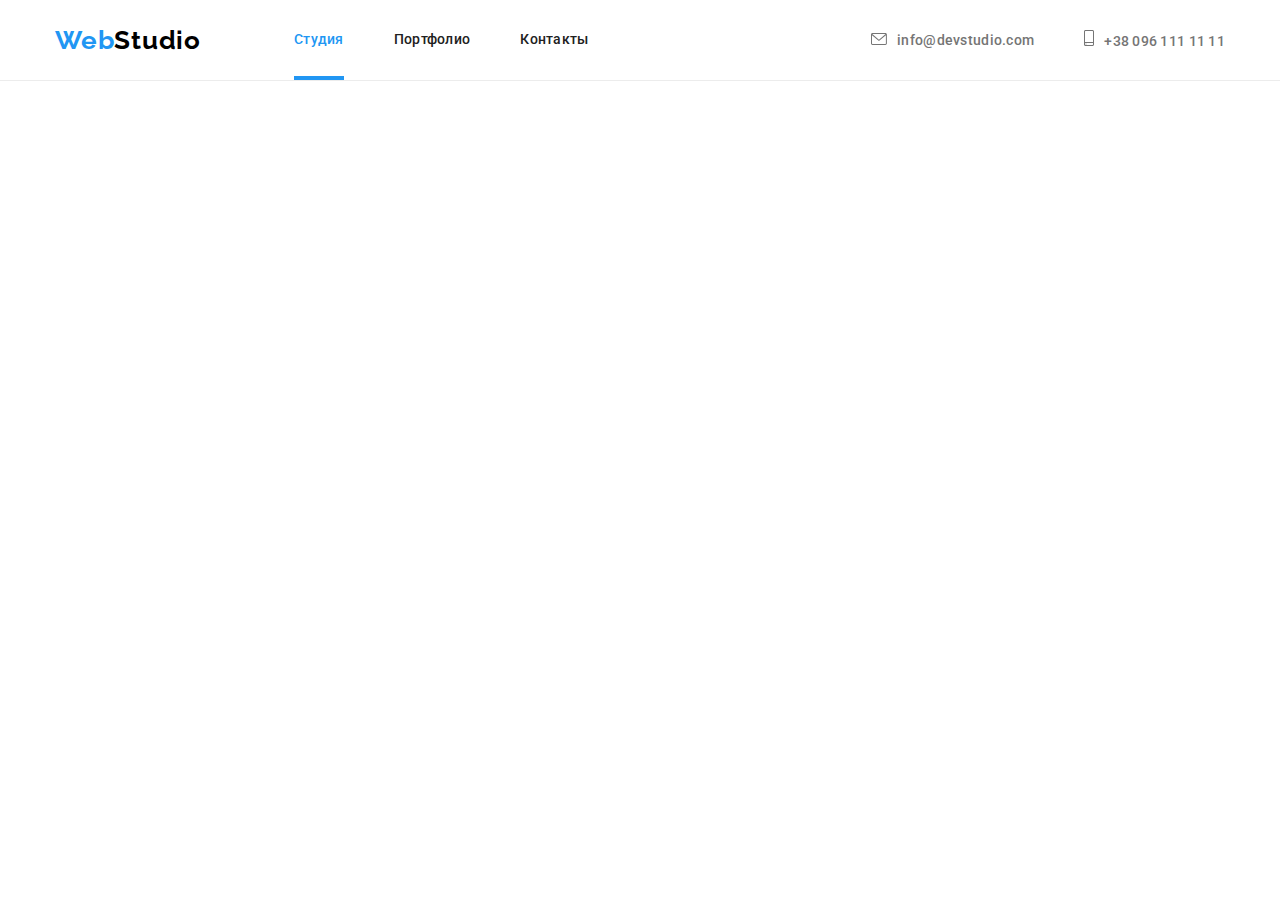
==== index.html @ be0c29cf "header" ====
<!DOCTYPE html>
<html lang="ru">

<head>
    <meta charset="UTF-8">
    <meta http-equiv="X-UA-Compatible" content="IE=edge">
    <meta name="viewport" content="width=device-width, initial-scale=1.0">
    <title>Document</title>
    <link rel="preconnect" href="https://fonts.googleapis.com">
    <link rel="preconnect" href="https://fonts.gstatic.com" crossorigin>
    <link
        href="https://fonts.googleapis.com/css2?family=Raleway:wght@700&family=Roboto:wght@400;500;700;900&display=swap"
        rel="stylesheet">
    <link rel="stylesheet" href="https://cdn.jsdelivr.net/npm/modern-normalize@1.1.0/modern-normalize.min.css">
    <link rel="stylesheet" href="./css/main.css">
</head>

<body>
    <!--HEADER-->
    <header class="head">
        <div class="container">
            <div class="head-box">
                <a class="logo list" href="./" lang="en">Web<span class="logo__studio">Studio</span></a>
                <button type="button" class="burger-btn" data-menu-open>
                    <svg class="burger-btn__icon" width="24" height="16">
                        <use href="./images/sprite.svg#icon-menu_burger"></use>
                    </svg>
                </button>
                <!--NAVI-->


                <nav class="navigation">
                    <ul class="menu">
                        <li class="navigation__item link"><a
                                class="navigation__menu-link navigation__menu-link_activ list"
                                href="./index.html">Студия </a></li>

                        <li class="navigation__item link"> <a class="navigation__menu-link list"
                                href="./portfolio.html">Портфолио</a></li>
                        <li class="navigation__item link"><a class="navigation__menu-link list" href="">Контакты</a>
                        </li>
                    </ul>
                </nav>

                <ul class="contact">

                    <li class="contact__item link">

                        <a class="contact__mailto list" href="mailto:info@devstudio.com"><svg class="contact__icon"
                                width="16" height="12">
                                <use href="./images/sprite.svg#icon-envelope"></use>
                            </svg>info@devstudio.com</a>
                    </li>
                    <li class="contact__item link">

                        <a class="contact__tel list" href="tel:+380961111111"><svg class="contact__icon" width="10"
                                height="16">
                                <use href="./images/sprite.svg#icon-smartphone"></use>
                            </svg>+38 096 111 11 11</a>
                    </li>
                </ul>


            </div>
        </div>
        <div class="menu-mob" data-menu>
            <button type="button" class="close-mob-btn" data-menu-close>
                <svg class="close-mob-btn__icon" width="18.67" height="18.67">
                    <use href="./images/sprite.svg#icon-close-black"></use>
                </svg>
            </button>

            <ul class="menu-mob__menu">
                <li class="menu-mob__item link">
                    <a href="./index.html" class="menu-mob__link menu-mob__link_activ list">Студия</a>
                </li>
                <li class="menu-mob__item link">
                    <a href="./portfolio.html" class="menu-mob__link list">Портфолио</a>
                </li>
                <li class="menu-mob__item link">
                    <a href="#" class="menu-mob__link list">Контакты</a>
                </li>

            </ul>

            <ul class="menu-mob__contacts">
                <li class="menu-mob__item-contacts link">
                    <a href="tel:+380961111111" class="menu-mob__tel list">+38 096 111 11 11</a>
                </li>
                <li class="menu-mob__item-contacts link">
                    <a href="mailto:info@devstudio.com" class="menu-mob__mailto list">info@devstudio.com</a>
                </li>
            </ul>
            <ul class="menu-mob__social">
                <li class="menu-mob__social-item link">
                    <a href="" class="menu-mob__social-link list">Instagram</a>


                </li>
                <li class="menu-mob__social-item link">
                    <a href="" class="menu-mob__social-link list">Twitter</a>


                </li>
                <li class="menu-mob__social-item link">
                    <a href="" class="menu-mob__social-link list">Facebook</a>


                </li>
                <li class="menu-mob__social-item link">
                    <a href="" class="menu-mob__social-link list">LinkedIn</a>


                </li>
            </ul>
        </div>
    </header>
    <!-- <main> -->
    <!--HERO-->
    <!-- <section class="hero">
            <div class="container">

                <h1 class="hero-title">эффективные решения<br> для вашего бизнеса </h1>
                <button type="button" data-modal-open class="modal-btn">Заказать услугу</button>

            </div>
        </section> -->
    <!--Почему мы-->
    <!-- <section class="advantages section">
            <div class="container">
                <h3 class="visually-hidden">наши особенности</h3>
                <ul class="advantages-icon link">
                    <li class="advantages-icon-field">
                        <svg class="advantages-icon-pic">
                            <use href="./images/sprite.svg#icon-antenna">
                            </use>
                        </svg>
                    </li>
                    <li class="advantages-icon-field">
                        <svg class="advantages-icon-pic">
                            <use href="./images/sprite.svg#icon-clock">
                            </use>
                        </svg>
                    </li>
                    <li class="advantages-icon-field">
                        <svg class="advantages-icon-pic">
                            <use href="./images/sprite.svg#icon-diagram">
                            </use>
                        </svg>

                    </li>
                    <li class="advantages-icon-field">
                        <svg class="advantages-icon-pic">
                            <use href="./images/sprite.svg#icon-astronaut">
                            </use>
                        </svg>
                    </li>
                </ul>
                <ul class="advantages-list link">
                    <li class="advantages-block">
                        <h4 class="advantages-list-title">внимание к деталям</h4>
                        <p class="advantages-text">Идейные соображения, а также начало повседневной работы по
                            формированию позиции.
                        </p>
                    </li>
                    <li class="advantages-block">
                        <h4 class="advantages-list-title">Пунктуальность</h4>
                        <p class="advantages-text">Задача организации, в особенности же рамки и место обучения кадров
                            влечет за собой.
                        </p>
                    </li>
                    <li class="advantages-block">
                        <h4 class="advantages-list-title">Планирование</h4>
                        <p class="advantages-text">Равным образом консультация с широким активом в значительной степени
                            обуславливает.
                        </p>
                    </li>
                    <li class="advantages-block">
                        <h4 class="advantages-list-title">Современные технологии</h4>
                        <p class="advantages-text">Значимость этих проблем настолько очевидна, что реализация плановых
                            заданий.
                        </p>
                    </li>
                </ul>
            </div>
        </section> -->
    <!--Чем мы занимаемся, activities-->
    <!-- <section class="skills">
            <div class="container">
                <h2 class="skills__title section-title">Чем мы занимаемся</h2>
                <ul class="skills__list">
                    <li class="skills__img link"><img src="./images/picture/img-1.jpg" width="370" height="294"
                            alt="рабочий стол спланшетом">
                        <p class="skills__overlay skills__overlay_position">Десктопные приложения</p>
                    </li>
                    <li class="skills__img link"><img src="./images/picture/img-2.jpg" width="370" height="294"
                            alt="рабочий стол с ноутбуком">
                        <p class="skills__overlay skills__overlay_position">Мобильные приложения</p>
                    </li>
                    <li class="skills__img link"><img src="./images/picture/img-3.jpg" width="370" height="294"
                            alt="работа с планшетом">
                        <p class="skills__overlay skills__overlay_position">Дизайнерские решения</p>
                    </li>
                </ul>
            </div>
        </section> -->
    <!--наша команда, team-->
    <!-- <section class="team section">
            <div class="container">
                <h2 class="team-title section-title">Наша команда</h2>
                <ul class="team-list link">
                    <li class="team-item"><img class="team-image" src="./images/fotos/foto-1.jpg" width="270"
                            height="260" alt="фото Демьяненко">
                        <div class="team-names-block">

                            <h4 class="team-names">Игорь Демьяненко</h4>
                            <p lang="en" class="team-professions">Product Designer</p>
                            <ul class="team-icon-block link">
                                <li>
                                    <a href="" class="team-link">
                                        <svg class="team-icon">
                                            <use href="./images/sprite.svg#icon-instagram"></use>
                                        </svg>
                                    </a>
                                </li>
                                <li>
                                    <a href="" class="team-link">
                                        <svg class="team-icon">
                                            <use href="./images/sprite.svg#icon-twitter"></use>
                                        </svg>
                                    </a>
                                </li>
                                <li>
                                    <a href="" class="team-link">
                                        <svg class="team-icon">
                                            <use href="./images/sprite.svg#icon-facebook"></use>
                                        </svg>
                                    </a>
                                </li>
                                <li>
                                    <a href="" class="team-link">
                                        <svg class="team-icon">
                                            <use href="./images/sprite.svg#icon-linkedin"></use>
                                        </svg>
                                    </a>
                                </li>
                            </ul>
                        </div>

                    </li>

                    <li class="team-item"><img class="team-image" src="./images/fotos/foto-2.jpg" width="270"
                            height="260" alt="фото Репина">
                        <div class="team-names-block">
                            <h4 class="team-names">Ольга Репина</h4>
                            <p lang="en" class="team-professions">Frontend Developer</p>
                            <ul class="team-icon-block link">
                                <li>
                                    <a href="" class="team-link">
                                        <svg class="team-icon">
                                            <use href="./images/sprite.svg#icon-instagram"></use>
                                        </svg>
                                    </a>
                                </li>
                                <li>
                                    <a href="" class="team-link">
                                        <svg class="team-icon">
                                            <use href="./images/sprite.svg#icon-twitter"></use>
                                        </svg>
                                    </a>
                                </li>
                                <li>
                                    <a href="" class="team-link">
                                        <svg class="team-icon">
                                            <use href="./images/sprite.svg#icon-facebook"></use>
                                        </svg>
                                    </a>
                                </li>
                                <li>
                                    <a href="" class="team-link">
                                        <svg class="team-icon">
                                            <use href="./images/sprite.svg#icon-linkedin"></use>
                                        </svg>
                                    </a>
                                </li>
                            </ul>
                        </div>
                    </li>
                    <li class="team-item"><img class="team-image" src="./images/fotos/foto-3.jpg" width="270"
                            height="260" alt="фото Тарасова">
                        <div class="team-names-block">
                            <h4 class="team-names">Николай Тарасов</h4>
                            <p lang="en" class="team-professions">Marketing</p>
                            <ul class="team-icon-block link">
                                <li>
                                    <a href="" class="team-link">
                                        <svg class="team-icon">
                                            <use href="./images/sprite.svg#icon-instagram"></use>
                                        </svg>
                                    </a>
                                </li>
                                <li>
                                    <a href="" class="team-link">
                                        <svg class="team-icon">
                                            <use href="./images/sprite.svg#icon-twitter"></use>
                                        </svg>
                                    </a>
                                </li>
                                <li>
                                    <a href="" class="team-link">
                                        <svg class="team-icon">
                                            <use href="./images/sprite.svg#icon-facebook"></use>
                                        </svg>
                                    </a>
                                </li>
                                <li>
                                    <a href="" class="team-link">
                                        <svg class="team-icon">
                                            <use href="./images/sprite.svg#icon-linkedin"></use>
                                        </svg>
                                    </a>
                                </li>
                            </ul>
                        </div>
                    </li>
                    <li class="team-item"><img class="team-image" src="./images/fotos/foto-4.jpg" width="270"
                            height="260" alt="фото Ермаков">
                        <div class="team-names-block">
                            <h4 class="team-names">Михаил Ермаков</h4>
                            <p lang="en" class="team-professions">UI Designer</p>
                            <ul class="team-icon-block link">
                                <li>
                                    <a href="" class="team-link">
                                        <svg class="team-icon">
                                            <use href="./images/sprite.svg#icon-instagram"></use>
                                        </svg>
                                    </a>
                                </li>
                                <li>
                                    <a href="" class="team-link">
                                        <svg class="team-icon">
                                            <use href="./images/sprite.svg#icon-twitter"></use>
                                        </svg>
                                    </a>
                                </li>
                                <li>
                                    <a href="" class="team-link">
                                        <svg class="team-icon">
                                            <use href="./images/sprite.svg#icon-facebook"></use>
                                        </svg>
                                    </a>
                                </li>
                                <li>
                                    <a href="" class="team-link">
                                        <svg class="team-icon">
                                            <use href="./images/sprite.svg#icon-linkedin"></use>
                                        </svg>
                                    </a>
                                </li>
                            </ul>
                        </div>
                    </li>
                </ul>
            </div>
        </section> -->
    <!-- <section class="regular-customers section">
            <div class="container">
                <h2 class="regular-customers-title section-title">Постоянные клиенты</h2>
                <ul class="regular-customers-list link">
                    <li>
                        <a class="regular-customers-link" href="">
                            <svg class="regular-customers-icon">
                                <use href="./images/sprite.svg#icon-Logo"></use>
                            </svg>
                        </a>
                    </li>
                    <li>
                        <a class="regular-customers-link" href="">
                            <svg class="regular-customers-icon">
                                <use href="./images/sprite.svg#icon-Logo-1"></use>
                            </svg>
                        </a>
                    </li>
                    <li>
                        <a class="regular-customers-link" href="">
                            <svg class="regular-customers-icon">
                                <use href="./images/sprite.svg#icon-Logo-2"></use>
                            </svg>
                        </a>
                    </li>
                    <li>
                        <a class="regular-customers-link" href="">
                            <svg class="regular-customers-icon">
                                <use href="./images/sprite.svg#icon-Logo-3"></use>
                            </svg>
                        </a>
                    </li>
                    <li>
                        <a class="regular-customers-link" href="">
                            <svg class="regular-customers-icon">
                                <use href="./images/sprite.svg#icon-Logo-4"></use>
                            </svg>
                        </a>
                    </li>
                    <li>
                        <a class="regular-customers-link" href="">
                            <svg class="regular-customers-icon">
                                <use href="./images/sprite.svg#icon-Logo-5"></use>
                            </svg>
                        </a>
                    </li>
                </ul>

            </div>
        </section> -->
    <!-- </main> -->
    <!--ADDRESS-->
    <!-- <footer>
        <div class="container footer-block">
            <div class="footer-logo-address">
                <p lang="en" class="logo-footer">Web<span class="logo-studio-footer">Studio</span></p>
                <address class="address">
                    <p class="address-post">г. Киев, пр-т Леси Украинки, 26</p>
                    <a class="address-mail list" href="mailto:info@devstudio.com">info@devstudio.com</a>
                    <a class="address-tel list" href="tel:+380991111111">+38099 111 11 11</a>


                </address>
            </div>
            <div class="footer-text-link-block">
                <p class="footer-text">присоединяйтесь</p>
                <ul class="footer-icon-block link">
                    <li class="footer-item">
                        <a class="footer-link list" href="#">
                            <svg class="footer-icon">
                                <use href="./images/sprite.svg#icon-instagram"></use>
                            </svg>
                        </a>
                    </li>
                    <li class="footer-item">
                        <a class="footer-link" href="#">
                            <svg class="footer-icon">
                                <use href="./images/sprite.svg#icon-twitter"></use>
                            </svg>
                        </a>
                    </li>
                    <li class="footer-item">
                        <a class="footer-link" href="#">
                            <svg class="footer-icon">
                                <use href="./images/sprite.svg#icon-facebook"></use>
                            </svg>
                        </a>
                    </li>
                    <li class="footer-item">
                        <a class="footer-link" href="#">
                            <svg class="footer-icon">
                                <use href="./images/sprite.svg#icon-linkedin"></use>
                            </svg>
                        </a>
                    </li>
                </ul>
            </div>

            <form action="#" class="footer-subscription-form">
                <p class="footer-subscription-text">Подпишитесь на рассылку</p>
                <span class="footer-subscrition-block">
                    <input type="email" class="footer-subscription-input" name="footer-email" required
                        title="marusya@gmail.com" placeholder="E-mail" />
                    <button type="submit" class="footer-subscription-btn">Подписаться
                        <svg class="footer-subscription-icon" width="24" height="24">
                            <use href="./images/sprite.svg#icon-send-footer"></use>
                        </svg>

                    </button>
                </span>

            </form>
        </div>

    </footer> -->
    <!-- <div class=" backdrop is-hidden" data-modal>
        <div class="modal">
            <button type="button" data-modal-close class="close-btn">
                <svg width="18" height="18">
                    <use href="./images/sprite.svg#icon-close-black"></use>
                </svg>
            </button>
            <form action="#" class="modal-form">
                <p class="modal-form-head">Оставьте свои данные, мы вам перезвоним</p>
                <label class="modal-form-field"><span class="modal-form-label">Имя</span>
                    <span class="modal-form-wrapper">
                        <input type="text" class="modal-form-input" name="user name" minlength="2"
                            pattern="[a-zA-Zёа-яА-ЯЁ]+" title="Имя должно содержать символы латиницы или кирилицы"
                            required>
                        <svg class="modal-form-icon">
                            <use href="./images/sprite.svg#icon-person-black"></use>
                        </svg>
                    </span>
                </label>
                <label class="modal-form-field"><span class="modal-form-label">Телефон</span>
                    <span class="modal-form-wrapper">
                        <input type="tel" class="modal-form-input" name="user-phone" required
                            pattern="[0-9]{3}-[0-9]{3}-[0-9]{2}-[0-9]{2}" title="068-000-00-00">
                        <svg class="modal-form-icon">
                            <use href="./images/sprite.svg#icon-phone-black"></use>
                        </svg>
                    </span>


                </label>
                <label class="modal-form-field"><span class="modal-form-label">Почта</span>
                    <span class="modal-form-wrapper">
                        <input type="email" class="modal-form-input" name="email" required title="marusya@gmail.com">
                        <svg class="modal-form-icon">
                            <use href="./images/sprite.svg#icon-email-black"></use>
                        </svg>
                    </span>
                </label>
                <label class="modal-form-field"><span class="modal-form-label">Комментарии</span>
                    <textarea name="user message" class="modal-form-message" placeholder="Введите текст"></textarea>
                </label>
                <input type="checkbox" class="modal-form-checkbox visually-hidden" id="accept-policy">
                <label for="accept-policy" class="modal-form-checkbox-label">Соглашаюсь с рассылкой и
                    принимаю&nbsp;<a href="#" class="modal-form-label-link">Условия
                        договора</a>
                </label>
                <button type="submit" class="modal-form-btn">Отправить</button>


            </form>


        </div>
    </div> -->
    <!-- <script src="./js/modal.js"></script> -->
    <script src="./js/menu.js"></script>
</body>

</html>
---- css/main.css ----
:root {
  --primary-color: #212121;
  --text-color: #757575;
  --accent-color: #2196f3;
}

body {
  font-family: "Roboto", sans-serif;
  color: var(--primary-color);
}

*,
*::before,
*::after {
  box-sizing: border-box;
}

h1,
h2,
h3,
h4,
h5,
p {
  margin-top: 0;
  margin-bottom: 0;
}

ul,
ol {
  margin-top: 0;
  margin-bottom: 0;
  padding-left: 0;
}

img {
  display: block;
}

.list {
  text-decoration: none;
  padding: 0px;
  margin: 0px;
}

.link {
  list-style: none;
}

.section {
  padding-top: 94px;
  padding-bottom: 94px;
}

.container {
  padding-left: 15px;
  padding-right: 15px;
}

@media screen and (min-width: 480px) {
  .container {
    width: 480px;
    margin: 0 auto;
  }
}

@media screen and (min-width: 780px) {
  .container {
    width: 780px;
  }
}

@media screen and (min-width: 1200px) {
  .container {
    width: 1200px;
  }
}

.visually-hidden {
  position: absolute !important;
  clip: rect(1px 1px 1px 1px);
  /* IE6, IE7 */
  clip: rect(1px, 1px, 1px, 1px);
  padding: 0 !important;
  border: 0 !important;
  height: 1px !important;
  width: 1px !important;
  overflow: hidden;
}

.menu {
  display: none;
}

.contact {
  display: none;
}

.head {
  margin: 0 auto;
  border-bottom: 1px solid #ececec;
}

.head-box {
  display: flex;
  margin: 0 auto;
  justify-content: space-between;
  align-items: center;
}

.navigation {
  display: flex;
  margin-left: 93px;
  display: none;
}

.logo {
  font-family: "Raleway", sans-serif;
  font-weight: 700;
  font-size: 24px;
  line-height: 1.17;
  letter-spacing: 0.03em;
  color: var(--accent-color);
}

.logo__studio {
  color: #000000;
}

.burger-btn {
  background-color: transparent;
  border: none;
  padding: 0;
  line-height: 0;
  width: 40px;
  height: 40px;
  transition-property: fill;
  transition-duration: 250ms;
  transition-timing-function: cubic-bezier(0.4, 0, 0.2, 1);
}

.burger-btn:hover, .burger-btn:focus {
  fill: var(--accent-color);
}

.menu-mob {
  position: fixed;
  top: 0;
  left: 0;
  width: 100vw;
  height: 100vh;
  z-index: 10;
  padding: 48px 40px;
  background-color: #FFFFFF;
  box-shadow: 0px 1px 3px rgba(0, 0, 0, 0.16), 0px 2px 4px rgba(0, 0, 0, 0.08), 0px 4px 8px rgba(0, 0, 0, 0.04);
  opacity: 0;
  visibility: hidden;
  pointer-events: none;
}

.menu-mob.is-open {
  opacity: 1;
  visibility: visible;
  pointer-events: auto;
}

.close-mob-btn {
  position: absolute;
  top: 5px;
  right: 15px;
  width: 40px;
  height: 40px;
  background-color: transparent;
  border: none;
  padding: 0;
  line-height: 0;
  transition-property: fill;
  transition-duration: 250ms;
  transition-timing-function: cubic-bezier(0.4, 0, 0.2, 1);
}

.close-mob-btn:hover, .close-mob-btn:focus {
  fill: var(--accent-color);
}

.menu-mob__menu {
  margin-bottom: 302px;
}

.menu-mob__item:not(:last-child) {
  margin-bottom: 32px;
  background-color: inherit;
}

.menu-mob__link {
  font-weight: 500;
  font-size: 40px;
  line-height: 1.18;
  letter-spacing: 0.02em;
  color: #212121;
}

.menu-mob__link:hover, .menu-mob__link:focus {
  color: var(--accent-color);
}

.menu-mob__link_activ {
  color: var(--accent-color);
}

.menu-mob__contacts {
  margin-bottom: 64px;
}

.menu-mob__item-contacts {
  margin-bottom: 32px;
}

.menu-mob__tel {
  font-weight: 500;
  font-size: 34px;
  line-height: 1.18;
  letter-spacing: 0.02em;
  color: #2196F3;
}

.menu-mob__mailto {
  font-weight: 500;
  font-size: 24px;
  line-height: 1.17;
  letter-spacing: 0.02em;
  color: #757575;
}

.menu-mob__social {
  position: relative;
  display: flex;
  justify-content: left;
}

.menu-mob__social-item:not(:first-child) {
  border-left: 1px solid;
  border-right-width: 22px;
  padding-left: 10px;
  color: rgba(33, 33, 33, 0.2);
  margin-left: 10px;
}

.menu-mob__social-link {
  font-weight: 500;
  font-size: 18px;
  line-height: 1.22;
  letter-spacing: 0.02em;
  color: #2196F3;
}

@media screen and (min-width: 780px) {
  .burger-btn {
    display: none;
  }
  .menu-mob {
    display: none;
  }
  .head-box {
    align-items: center;
  }
  .logo {
    font-family: "Raleway", sans-serif;
    font-weight: 700;
    font-size: 26px;
    line-height: 1.19;
    letter-spacing: 0.03em;
    color: var(--accent-color);
  }
  .navigation {
    display: flex;
    margin-left: 88px;
  }
  .menu {
    display: flex;
    align-items: center;
  }
  .navigation__item:not(:first-child) {
    margin-left: 50px;
  }
  .navigation__menu-link {
    position: relative;
    display: block;
    padding: 32px 0;
    font-weight: 500;
    font-size: 14px;
    line-height: 1.14;
    letter-spacing: 0.02em;
    color: var(--primary-color);
    transition-property: color;
    transition-duration: 250ms;
    transition-timing-function: cubic-bezier(0.4, 0, 0.2, 1);
  }
  .navigation__menu-link:hover, .navigation__menu-link:focus {
    color: var(--accent-color);
  }
  .navigation__menu-link_activ {
    color: var(--accent-color);
  }
  .navigation__menu-link_activ::after {
    position: absolute;
    left: 0;
    bottom: 0;
    display: block;
    content: "";
    width: 100%;
    height: 4px;
    background-color: var(--accent-color);
    margin: 0 auto;
  }
  .contact {
    display: flex;
    flex-direction: column;
    align-items: baseline;
    margin-left: auto;
  }
  .contact__tel {
    font-weight: 500;
    font-size: 14px;
    line-height: 1.14;
    letter-spacing: 0.02em;
    color: var(--text-color);
    transition-property: color;
    transition-duration: 250ms;
    transition-timing-function: cubic-bezier(0.4, 0, 0.2, 1);
  }
  .contact__tel:hover, .contact__tel:focus {
    color: var(--accent-color);
  }
  .contact__mailto {
    font-weight: 500;
    font-size: 14px;
    line-height: 1.14;
    letter-spacing: 0.02em;
    color: var(--text-color);
    transition-property: color;
    transition-duration: 250ms;
    transition-timing-function: cubic-bezier(0.4, 0, 0.2, 1);
  }
  .contact__mailto:hover, .contact__mailto:focus {
    color: var(--accent-color);
  }
  .contact__icon {
    margin-right: 10px;
    fill: var(--text-color);
    transition-property: fill;
    transition-duration: 250ms;
    transition-timing-function: cubic-bezier(0.4, 0, 0.2, 1);
  }
  .contact__tel:hover .contact__icon,
  .contact__tel:focus .contact__icon,
  .contact__mailto:hover .contact__icon,
  .contact__mailto:focus .contact__icon {
    fill: var(--accent-color);
  }
  .contact__item:not(:last-child) {
    margin-bottom: 10px;
  }
}

@media screen and (min-width: 1200px) {
  .contact__item:not(:last-child) {
    margin-bottom: 0;
  }
  .navigation {
    margin-left: 93px;
  }
  .contact {
    flex-direction: row;
    align-items: center;
  }
  .contact__item:not(:first-child) {
    margin-left: 50px;
  }
}

.hero {
  max-width: 1600px;
  margin: 0px auto;
  padding-top: 200px;
  padding-bottom: 200px;
  background-image: linear-gradient(rgba(47, 48, 58, 0.4), rgba(49, 58, 160, 0.4)), url("../images/fon-images/foto-fon1.jpg");
  background-size: cover;
  background-repeat: no-repeat;
  background-color: #c4c4c4;
  background-position: center;
}

.hero-title {
  display: block;
  margin: 0 auto;
  margin-bottom: 30px;
  font-weight: 900;
  font-size: 44px;
  line-height: 1.36;
  text-align: center;
  letter-spacing: 0.06em;
  text-transform: uppercase;
  color: #ffffff;
}

.modal-btn {
  display: flex;
  align-items: center;
  text-align: center;
  padding: 10px 32px;
  border: none;
  border-radius: 4px;
  letter-spacing: 0.06em;
  color: #ffffff;
  background-color: var(--accent-color);
  font-weight: 700;
  font-size: 16px;
  line-height: 1.88;
  margin: 0 auto;
  transition-property: background-color;
  transition-duration: 250ms;
  transition-timing-function: cubic-bezier(0.4, 0, 0.2, 1);
}

.modal-btn:hover, .modal-btn:focus {
  cursor: pointer;
  background-color: #188ce8;
}

.advantages {
  margin: 0 auto;
}

.advantages-icon {
  display: flex;
  justify-content: space-between;
}

.advantages-icon-field {
  display: flex;
  justify-content: center;
  align-items: center;
  width: 270px;
  height: 120px;
  margin-bottom: 30px;
  background-color: #f5f4fa;
}

.advantages-icon-field:not(:last-child) {
  margin-right: 30px;
}

.advantages-icon-pic {
  width: 70px;
  height: 70px;
}

.advantages-list {
  display: flex;
  justify-content: space-between;
}

.advantages-block {
  width: 270px;
}

.advantages-block:not(:last-child) {
  margin-right: 30px;
}

.advantages-list-title {
  font-weight: 700;
  font-size: 14px;
  line-height: 1.14;
  letter-spacing: 0.03em;
  text-transform: uppercase;
  color: var(--primary-color);
  margin-bottom: 10px;
}

.advantages-text {
  font-weight: 400;
  font-size: 14px;
  line-height: 1.71;
  letter-spacing: 0.03em;
  color: var(--text-color);
}

.section-title {
  font-weight: 700;
  font-size: 36px;
  line-height: 1.17;
  text-align: center;
  letter-spacing: 0.03em;
  color: var(--primary-color);
}

.skills {
  margin: 0 auto;
  padding-bottom: 94px;
}

.skills__title {
  margin-bottom: 50px;
}

.skills__list {
  display: flex;
  justify-items: baseline;
  justify-content: space-between;
  position: relative;
}

.skills__list:not(:last-child) {
  margin-right: 30px;
}

.skills__overlay {
  width: 370px;
  height: 70px;
  padding: 27px 0;
  font-weight: 700;
  font-size: 14px;
  line-height: 1.14;
  text-align: center;
  vertical-align: top;
  letter-spacing: 0.03em;
  text-transform: uppercase;
  color: #ffffff;
  background: rgba(47, 48, 58, 0.8);
}

.skills__overlay_position {
  position: absolute;
  bottom: 0;
}

.team {
  margin: 0 auto;
  background-color: #f5f4fa;
}

.team-list {
  display: flex;
  flex-wrap: wrap;
  margin-left: -30px;
}

.team-item {
  margin-left: 30px;
  padding-bottom: 30px;
  background: #ffffff;
  box-shadow: 0px 2px 1px rgba(0, 0, 0, 0.2), 0px 1px 1px rgba(0, 0, 0, 0.14), 0px 1px 3px rgba(0, 0, 0, 0.12);
}

.team-image {
  margin-bottom: 30px;
}

.team-title {
  margin-bottom: 50px;
}

.team-names-block {
  display: block;
  padding-left: 32px;
  padding-right: 32px;
}

.team-names {
  margin-bottom: 10px;
  font-weight: 500;
  font-size: 16px;
  line-height: 1.19;
  text-align: center;
  letter-spacing: 0.03em;
  color: var(--primary-color);
}

.team-professions {
  margin-bottom: 16px;
  font-weight: 400;
  font-size: 16px;
  line-height: 1.19;
  text-align: center;
  letter-spacing: 0.03em;
  color: var(--text-color);
}

.team-icon-block {
  display: flex;
  justify-content: space-between;
  align-items: flex-start;
}

.team-link {
  display: inline-flex;
  justify-content: center;
  align-items: center;
  width: 44px;
  height: 44px;
  border-radius: 50%;
  background-color: inherit;
  transition-property: background-color;
  transition-duration: 250ms;
  transition-timing-function: cubic-bezier(0.4, 0, 0.2, 1);
}

.team-link:hover, .team-link:focus {
  background: var(--accent-color);
}

.team-icon {
  width: 20px;
  height: 20px;
  fill: #afb1b8;
}

.team-link:focus .team-icon,
.team-link:hover .team-icon {
  fill: white;
}

.regular-customers {
  margin: 0 auto;
}

.regular-customers-title {
  margin-bottom: 50px;
}

.regular-customers-list {
  display: flex;
  justify-content: space-between;
}

.regular-customers-link {
  display: flex;
  justify-content: center;
  align-items: center;
  width: 170px;
  height: 92px;
  cursor: pointer;
  border: 1px solid #afb1b8;
  border-radius: 4px;
  transition-property: border-color;
  transition-duration: 250ms;
  transition-timing-function: cubic-bezier(0.4, 0, 0.2, 1);
}

.regular-customers-link:hover, .regular-customers-link:focus {
  border-color: var(--accent-color);
}

.regular-customers-icon {
  width: 106px;
  height: 60px;
  fill: #afb1b8;
  transition-property: fill;
  transition-duration: 250ms;
  transition-timing-function: cubic-bezier(0.4, 0, 0.2, 1);
}

.regular-customers-link:hover .regular-customers-icon,
.regular-customers-link:focus .regular-customers-icon {
  fill: var(--accent-color);
}

footer {
  margin: 0 auto;
  padding: 60px 0px;
  background-color: #2f303a;
}

.footer-block {
  display: flex;
  align-items: baseline;
}

.footer-text-link-block {
  margin-left: 70px;
}

.logo-footer {
  margin-bottom: 20px;
  font-family: "Raleway", sans-serif;
  font-weight: 700;
  font-size: 26px;
  line-height: 1.19;
  letter-spacing: 0.03em;
  color: var(--accent-color);
}

.logo-studio-footer {
  color: #ffffff;
}

.address-post {
  margin-bottom: 9px;
  font-style: normal;
  font-weight: 400;
  font-size: 14px;
  line-height: 1.71;
  letter-spacing: 0.03em;
  color: #ffffff;
}

.address-mail,
.address-tel {
  display: block;
  font-style: normal;
  font-weight: 400;
  font-size: 14px;
  line-height: 1.71;
  letter-spacing: 0.03em;
  color: rgba(255, 255, 255, 0.6);
}

.address-mail {
  margin-bottom: 9px;
}

.footer-text {
  margin-bottom: 20px;
  text-transform: uppercase;
  font-weight: 700;
  font-size: 14px;
  line-height: 1.14;
  color: #ffffff;
}

.footer-icon-block {
  display: inline-flex;
  justify-content: center;
  align-items: center;
}

.footer-link {
  display: inline-flex;
  justify-content: center;
  align-items: center;
  width: 44px;
  height: 44px;
  border-radius: 50%;
  background-color: rgba(255, 255, 255, 0.1);
  transition-property: background-color;
  transition-duration: 250ms;
  transition-timing-function: cubic-bezier(0.4, 0, 0.2, 1);
}

.footer-link:hover, .footer-link:focus {
  background-color: var(--accent-color);
}

.footer-item:not(:last-child) {
  margin-right: 10px;
}

.footer-icon {
  width: 20px;
  height: 20px;
  fill: #ffffff;
}

.footer-subscription-form {
  margin-left: 100px;
}

.footer-subscription-text {
  text-transform: uppercase;
  font-weight: 700;
  font-size: 14px;
  line-height: 1.14;
  vertical-align: top;
  color: #FFFFFF;
  margin-bottom: 20px;
}

.footer-subscrition-block {
  display: flex;
  justify-content: center;
}

.footer-subscription-input {
  width: 358px;
  height: 50px;
  border: 1px solid rgba(255, 255, 255, 0.3);
  border-radius: 4px;
  background-color: inherit;
  padding-left: 16px;
  font-weight: 400;
  font-size: 16px;
  line-height: 1.25;
}

.footer-subscription-btn {
  display: flex;
  justify-content: center;
  align-items: center;
  width: 200px;
  height: 50px;
  background-color: #2196F3;
  padding: 10px 28px 10px 29px;
  margin-left: 12px;
  cursor: pointer;
  border: none;
  border-radius: 4px;
  font-weight: 700;
  font-size: 16px;
  line-height: 1.88;
  color: #FFFFFF;
}

.footer-subscription-btn:focus, .footer-subscription-btn:hover {
  background-color: #188CE8;
}

.footer-subscription-icon {
  margin-left: 10px;
}

.backdrop {
  position: fixed;
  top: 0;
  left: 0;
  width: 100vw;
  height: 100vh;
  background-color: rgba(0, 0, 0, 0.2);
}

.modal {
  position: absolute;
  width: 528px;
  background-color: #ffffff;
  padding: 40px;
  top: 50%;
  left: 50%;
  transform: translate(-50%, -50%);
}

.close-btn {
  display: inline-flex;
  justify-content: center;
  align-items: center;
  position: absolute;
  top: 8px;
  right: 8px;
  width: 30px;
  height: 30px;
  border-radius: 50%;
  border: 1px solid rgba(0, 0, 0, 0.1);
  background-color: transparent;
  cursor: pointer;
  transition-property: background-color;
  transition-duration: 250ms;
  transition-timing-function: cubic-bezier(0.4, 0, 0.2, 1);
}

.close-btn:hover {
  background-color: var(--accent-color);
}

.is-hidden {
  opacity: 0;
  visibility: hidden;
  pointer-events: none;
}

.modal-form {
  display: flex;
  flex-direction: column;
}

.modal-form-head {
  font-weight: 700;
  font-size: 20px;
  line-height: 1.15;
  color: #212121;
  margin-bottom: 12px;
}

.modal-form-field {
  font-weight: 400;
  font-size: 12px;
  line-height: 1.17;
  color: #757575;
  margin-bottom: 10px;
}

.modal-form-label {
  display: block;
  margin-bottom: 4px;
  font-weight: 400;
  font-size: 12px;
  line-height: 1.17;
  color: #757575;
}

.modal-form-wrapper {
  display: block;
  position: relative;
}

.modal-form-input {
  width: 100%;
  height: 40px;
  border: 1px solid rgba(21, 21, 21, 0.2);
  border-radius: 4px;
  cursor: pointer;
  padding-left: 42px;
  transition-property: background-color;
  transition-duration: 250ms;
  transition-timing-function: cubic-bezier(0.4, 0, 0.2, 1);
}

.modal-form-input:focus {
  outline: none;
  border-color: var(--accent-color);
}

.modal-form-icon {
  position: absolute;
  top: 11px;
  left: 12px;
  width: 18px;
  height: 18px;
  fill: #212121;
  transition-property: fill;
  transition-duration: 250ms;
  transition-timing-function: cubic-bezier(0.4, 0, 0.2, 1);
}

.modal-form-input:focus + .modal-form-icon {
  fill: var(--accent-color);
}

.modal-form-message {
  width: 100%;
  margin-top: 4px;
  height: 120px;
  border-color: rgba(33, 33, 33, 0.2);
  border-radius: 4px;
  cursor: pointer;
  padding: 12px 16px;
  resize: none;
  transition-property: border-color;
  transition-duration: 250ms;
  transition-timing-function: cubic-bezier(0.4, 0, 0.2, 1);
}

.modal-form-message:focus {
  outline: none;
  border-color: var(--accent-color);
}

.modal-form-checkbox-label {
  display: flex;
  align-items: center;
  margin-bottom: 30px;
  font-weight: 400;
  font-size: 14px;
  line-height: 1.71;
}

.modal-form-checkbox-label::before {
  display: block;
  content: "";
  width: 16px;
  height: 15px;
  border: 2px solid #212121;
  margin-right: 7px;
}

.modal-form-checkbox:checked + .modal-form-checkbox-label::before {
  background-image: url(../../images/fon-images/icon-check1.png);
  border-color: var(--accent-color);
  background-position: 50% 50%;
  transition-property: background-image;
  transition-duration: 250ms;
  transition-timing-function: cubic-bezier(0.4, 0, 0.2, 1);
}

.modal-form-checkbox:focus + .modal-form-checkbox-label::before {
  outline: none;
  border: 1px solid var(--accent-color);
}

.modal-form-label-link {
  color: #2196F3;
}

.modal-form-btn {
  display: inline-flex;
  justify-content: center;
  align-items: center;
  margin: 0 auto;
  width: 200px;
  height: 50px;
  border: none;
  border-radius: 4px;
  padding: 10px 55px 10px 56px;
  background-color: #2196F3;
  box-shadow: 0px 4px rgba(0, 0, 0, 0.15);
  font-weight: 700;
  font-size: 16px;
  line-height: 1.88;
  align-content: center;
  color: #FFFFFF;
  cursor: pointer;
  transition-property: background-color;
  transition-duration: 250ms;
  transition-timing-function: cubic-bezier(0.4, 0, 0.2, 1);
}

.modal-form-btn:focus, .modal-form-btn:hover {
  background-color: #188CE8;
}

.work-section {
  margin: 0 auto;
}

.work-menu {
  display: flex;
  justify-content: center;
  margin-bottom: 50px;
}

.work-menu-btn {
  display: block;
}

.work-menu-btn:not(:last-child) {
  margin-right: 8px;
}

.work-menu-btn-text {
  padding: 6px 22px;
  border: none;
  border-radius: 4px;
  cursor: pointer;
  font-weight: 500;
  font-size: 16px;
  line-height: 1.63;
  color: #212121;
  transition-property: color, box-shadow;
  transition-duration: 250ms;
  transition-timing-function: cubic-bezier(0.4, 0, 0.2, 1);
}

.work-menu-btn-text:hover, .work-menu-btn-text:focus {
  color: #ffffff;
  background: var(--accent-color);
  box-shadow: 0 4px 4px 0 rgba(0, 0, 0, 0.25);
}

.client {
  display: flex;
  flex-wrap: wrap;
  margin-left: -30px;
  margin-top: -30px;
}

.client-cell {
  margin-left: 30px;
  margin-top: 30px;
}

.client-cell:hover {
  cursor: pointer;
  box-shadow: 0 4px 4px 0 rgba(0, 0, 0, 0.25);
}

.client-link {
  display: block;
  text-decoration: none;
}

.client-img-overlay {
  position: relative;
  overflow: hidden;
}

.overlay {
  position: absolute;
  top: 0;
  left: 0;
  width: 100%;
  height: 100%;
  padding: 63px 24px;
  font-weight: 400;
  font-size: 18px;
  line-height: 1.56;
  text-align: left;
  vertical-align: top;
  letter-spacing: 0.03em;
  color: #ffffff;
  background-color: rgba(33, 150, 243, 0.9);
  overflow: auto;
  transform: translateY(100%);
  transition-property: transform;
  transition-duration: 250ms;
  transition-timing-function: cubic-bezier(0.4, 0, 0.2, 1);
}

.client-link:hover .overlay,
.client-link:focus .overlay {
  transform: translateY(0%);
}

.client-info {
  padding: 20px 24px;
  border: 1px solid #eeeeee;
}

.client-title {
  font-weight: 700;
  font-size: 18px;
  line-height: 2;
  letter-spacing: 0.06em;
  color: var(--primary-color);
}

.client-order {
  font-weight: 400;
  font-size: 16px;
  line-height: 1.88;
  letter-spacing: 0.03em;
  color: var(--text-color);
}
/*# sourceMappingURL=main.css.map */
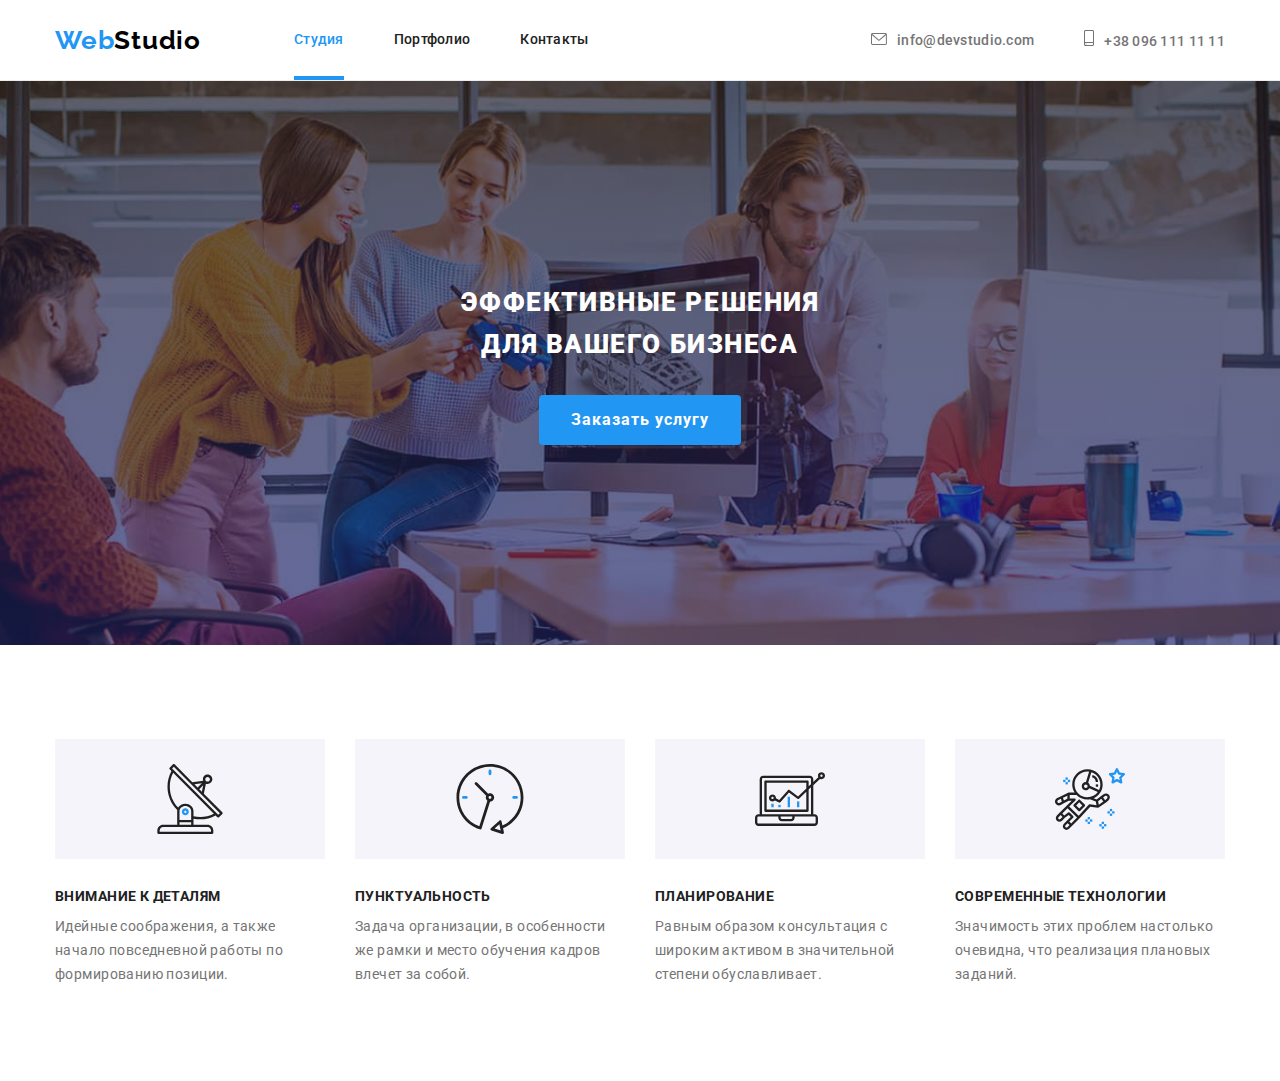
==== commit fdbdab37: "added advantages" ====
--- a/index.html
+++ b/index.html
@@ -16,7 +16,7 @@
 </head>
 
 <body>
-    <!--HEADER-->
+
     <header class="head">
         <div class="container">
             <div class="head-box">
@@ -26,7 +26,7 @@
                         <use href="./images/sprite.svg#icon-menu_burger"></use>
                     </svg>
                 </button>
-                <!--NAVI-->
+
 
 
                 <nav class="navigation">
@@ -115,48 +115,77 @@
             </ul>
         </div>
     </header>
-    <!-- <main> -->
-    <!--HERO-->
-    <!-- <section class="hero">
+    <main>
+
+        <section class="hero">
             <div class="container">
 
                 <h1 class="hero-title">эффективные решения<br> для вашего бизнеса </h1>
                 <button type="button" data-modal-open class="modal-btn">Заказать услугу</button>
 
             </div>
-        </section> -->
-    <!--Почему мы-->
-    <!-- <section class="advantages section">
+        </section>
+
+        <section class="advantages section">
             <div class="container">
                 <h3 class="visually-hidden">наши особенности</h3>
+
                 <ul class="advantages-icon link">
                     <li class="advantages-icon-field">
-                        <svg class="advantages-icon-pic">
-                            <use href="./images/sprite.svg#icon-antenna">
-                            </use>
-                        </svg>
+                        <span class="advantages-icon-item">
+                            <svg class="advantages-icon-pic">
+                                <use href="./images/sprite.svg#icon-antenna">
+                                </use>
+                            </svg>
+                        </span>
+                        <h4 class="advantages-list-title">внимание к деталям</h4>
+                        <p class="advantages-text">Идейные соображения, а также начало повседневной работы по
+                            формированию позиции.
+                        </p>
                     </li>
                     <li class="advantages-icon-field">
-                        <svg class="advantages-icon-pic">
-                            <use href="./images/sprite.svg#icon-clock">
-                            </use>
-                        </svg>
+                        <span class="advantages-icon-item">
+                            <svg class="advantages-icon-pic">
+                                <use href="./images/sprite.svg#icon-clock">
+                                </use>
+                            </svg>
+                        </span>
+                        <h4 class="advantages-list-title">Пунктуальность</h4>
+                        <p class="advantages-text advantages-text-1">Задача организации, в особенности же рамки и место
+                            обучения
+                            кадров
+                            влечет за собой.
+                        </p>
                     </li>
                     <li class="advantages-icon-field">
-                        <svg class="advantages-icon-pic">
-                            <use href="./images/sprite.svg#icon-diagram">
-                            </use>
-                        </svg>
+                        <span class="advantages-icon-item">
+                            <svg class="advantages-icon-pic">
+                                <use href="./images/sprite.svg#icon-diagram">
+                                </use>
+                            </svg>
+                        </span>
+                        <h4 class="advantages-list-title">Планирование</h4>
+                        <p class="advantages-text">Равным образом консультация с широким активом в значительной
+                            степени
+                            обуславливает.
+                        </p>
 
                     </li>
                     <li class="advantages-icon-field">
-                        <svg class="advantages-icon-pic">
-                            <use href="./images/sprite.svg#icon-astronaut">
-                            </use>
-                        </svg>
+                        <span class="advantages-icon-item">
+                            <svg class="advantages-icon-pic">
+                                <use href="./images/sprite.svg#icon-astronaut">
+                                </use>
+                            </svg>
+                        </span>
+                        <h4 class="advantages-list-title">Современные технологии</h4>
+                        <p class="advantages-text">Значимость этих проблем настолько очевидна, что реализация
+                            плановых
+                            заданий.
+                        </p>
                     </li>
                 </ul>
-                <ul class="advantages-list link">
+                <!-- <ul class="advantages-list link">
                     <li class="advantages-block">
                         <h4 class="advantages-list-title">внимание к деталям</h4>
                         <p class="advantages-text">Идейные соображения, а также начало повседневной работы по
@@ -165,27 +194,31 @@
                     </li>
                     <li class="advantages-block">
                         <h4 class="advantages-list-title">Пунктуальность</h4>
-                        <p class="advantages-text">Задача организации, в особенности же рамки и место обучения кадров
+                        <p class="advantages-text">Задача организации, в особенности же рамки и место обучения
+                            кадров
                             влечет за собой.
                         </p>
                     </li>
                     <li class="advantages-block">
                         <h4 class="advantages-list-title">Планирование</h4>
-                        <p class="advantages-text">Равным образом консультация с широким активом в значительной степени
+                        <p class="advantages-text">Равным образом консультация с широким активом в значительной
+                            степени
                             обуславливает.
                         </p>
                     </li>
                     <li class="advantages-block">
                         <h4 class="advantages-list-title">Современные технологии</h4>
-                        <p class="advantages-text">Значимость этих проблем настолько очевидна, что реализация плановых
+                        <p class="advantages-text">Значимость этих проблем настолько очевидна, что реализация
+                            плановых
                             заданий.
                         </p>
                     </li>
-                </ul>
-            </div>
-        </section> -->
-    <!--Чем мы занимаемся, activities-->
-    <!-- <section class="skills">
+                </ul> -->
+
+            </div>
+        </section>
+
+        <!-- <section class="skills">
             <div class="container">
                 <h2 class="skills__title section-title">Чем мы занимаемся</h2>
                 <ul class="skills__list">
@@ -204,8 +237,8 @@
                 </ul>
             </div>
         </section> -->
-    <!--наша команда, team-->
-    <!-- <section class="team section">
+
+        <!-- <section class="team section">
             <div class="container">
                 <h2 class="team-title section-title">Наша команда</h2>
                 <ul class="team-list link">
@@ -363,7 +396,7 @@
                 </ul>
             </div>
         </section> -->
-    <!-- <section class="regular-customers section">
+        <!-- <section class="regular-customers section">
             <div class="container">
                 <h2 class="regular-customers-title section-title">Постоянные клиенты</h2>
                 <ul class="regular-customers-list link">
@@ -413,8 +446,8 @@
 
             </div>
         </section> -->
-    <!-- </main> -->
-    <!--ADDRESS-->
+    </main>
+
     <!-- <footer>
         <div class="container footer-block">
             <div class="footer-logo-address">
@@ -478,7 +511,7 @@
         </div>
 
     </footer> -->
-    <!-- <div class=" backdrop is-hidden" data-modal>
+    <div class=" backdrop is-hidden" data-modal>
         <div class="modal">
             <button type="button" data-modal-close class="close-btn">
                 <svg width="18" height="18">
@@ -531,8 +564,8 @@
 
 
         </div>
-    </div> -->
-    <!-- <script src="./js/modal.js"></script> -->
+    </div>
+    <script src="./js/modal.js"></script>
     <script src="./js/menu.js"></script>
 </body>
 
--- a/css/main.css
+++ b/css/main.css
@@ -47,19 +47,26 @@
 }
 
 .section {
-  padding-top: 94px;
-  padding-bottom: 94px;
+  margin-top: 60px;
+  margin-bottom: 60px;
+}
+
+@media screen and (min-width: 1200px) {
+  .section {
+    margin-top: 94px;
+    margin-bottom: 94px;
+  }
 }
 
 .container {
   padding-left: 15px;
   padding-right: 15px;
+  margin: 0 auto;
 }
 
 @media screen and (min-width: 480px) {
   .container {
     width: 480px;
-    margin: 0 auto;
   }
 }
 
@@ -379,15 +386,20 @@
 }
 
 .hero {
-  max-width: 1600px;
-  margin: 0px auto;
-  padding-top: 200px;
-  padding-bottom: 200px;
-  background-image: linear-gradient(rgba(47, 48, 58, 0.4), rgba(49, 58, 160, 0.4)), url("../images/fon-images/foto-fon1.jpg");
+  width: 100vw;
+  padding-top: 118px;
+  padding-bottom: 118px;
+  background-image: linear-gradient(rgba(47, 48, 58, 0.4), rgba(49, 58, 160, 0.4)), url("../../images/fon-images/mob/bg-main.jpg");
   background-size: cover;
   background-repeat: no-repeat;
   background-color: #c4c4c4;
   background-position: center;
+}
+
+@media (min-device-pixel-ratio: 2), (min-resolution: 192dpi), (min-resolution: 2dppx) {
+  .hero {
+    background-image: linear-gradient(rgba(47, 48, 58, 0.4), rgba(49, 58, 160, 0.4)), url("../../images/fon-images/mob/bg-main@2x.jpg");
+  }
 }
 
 .hero-title {
@@ -395,12 +407,40 @@
   margin: 0 auto;
   margin-bottom: 30px;
   font-weight: 900;
-  font-size: 44px;
-  line-height: 1.36;
+  font-size: 26px;
+  line-height: 1.62;
   text-align: center;
   letter-spacing: 0.06em;
   text-transform: uppercase;
   color: #ffffff;
+}
+
+@media screen and (min-width: 780px) {
+  .hero {
+    margin: 0 auto;
+    background-image: linear-gradient(rgba(47, 48, 58, 0.4), rgba(49, 58, 160, 0.4)), url("../../images/fon-images/tabl/bg-main.jpg");
+  }
+}
+
+@media screen and (min-width: 780px) and (min-device-pixel-ratio: 2), screen and (min-width: 780px) and (min-resolution: 192dpi), screen and (min-width: 780px) and (min-resolution: 2dppx) {
+  .hero {
+    background-image: linear-gradient(rgba(47, 48, 58, 0.4), rgba(49, 58, 160, 0.4)), url("../../images/fon-images/tabl/bg-main@2x.jpg");
+  }
+}
+
+@media screen and (min-width: 1200px) {
+  .hero {
+    max-width: 1600px;
+    padding-top: 200px;
+    padding-bottom: 200px;
+    background-image: linear-gradient(rgba(47, 48, 58, 0.4), rgba(49, 58, 160, 0.4)), url("../../images/fon-images/desktop/bg-main.jpg");
+  }
+}
+
+@media screen and (min-width: 1200px) and (min-device-pixel-ratio: 2), screen and (min-width: 1200px) and (min-resolution: 192dpi), screen and (min-width: 1200px) and (min-resolution: 2dppx) {
+  .hero {
+    background-image: linear-gradient(rgba(47, 48, 58, 0.4), rgba(49, 58, 160, 0.4)), url("../../images/fon-images/desktop/bg-main@2x.jpg");
+  }
 }
 
 .modal-btn {
@@ -427,27 +467,13 @@
   background-color: #188ce8;
 }
 
-.advantages {
-  margin: 0 auto;
-}
-
-.advantages-icon {
-  display: flex;
-  justify-content: space-between;
-}
-
 .advantages-icon-field {
   display: flex;
+  flex-direction: column;
   justify-content: center;
   align-items: center;
-  width: 270px;
-  height: 120px;
+  max-width: 450px;
   margin-bottom: 30px;
-  background-color: #f5f4fa;
-}
-
-.advantages-icon-field:not(:last-child) {
-  margin-right: 30px;
 }
 
 .advantages-icon-pic {
@@ -455,17 +481,16 @@
   height: 70px;
 }
 
-.advantages-list {
-  display: flex;
-  justify-content: space-between;
-}
-
-.advantages-block {
-  width: 270px;
-}
-
-.advantages-block:not(:last-child) {
-  margin-right: 30px;
+.advantages-icon-item {
+  display: flex;
+  justify-content: center;
+  align-items: center;
+  line-height: 0;
+  height: 120px;
+  width: 100vw;
+  max-width: 450px;
+  margin-bottom: 30px;
+  background-color: #f5f4fa;
 }
 
 .advantages-list-title {
@@ -484,6 +509,50 @@
   line-height: 1.71;
   letter-spacing: 0.03em;
   color: var(--text-color);
+}
+
+@media screen and (min-width: 780px) {
+  .advantages-icon {
+    display: flex;
+    flex-wrap: wrap;
+    margin-left: -30px;
+    margin-top: -30px;
+    max-width: 780px;
+  }
+  .advantages-icon-field {
+    margin-left: 30px;
+    margin-top: 30px;
+    max-width: 354px;
+    align-items: flex-start;
+    margin-bottom: 0px;
+  }
+  .advantages-icon-item {
+    max-width: 354px;
+  }
+  .advantages-text-1 {
+    height: 75px;
+  }
+}
+
+@media screen and (min-width: 1200px) {
+  .advantages-icon {
+    display: flex;
+    flex-wrap: nowrap;
+    justify-content: space-between;
+    max-width: 1200px;
+    margin-top: 0;
+    margin-left: 0;
+  }
+  .advantages-icon-field {
+    max-width: 270px;
+    margin: 0px;
+  }
+  .advantages-icon-item {
+    max-width: 270px;
+  }
+  .advantages-text-1 {
+    height: inherit;
+  }
 }
 
 .section-title {
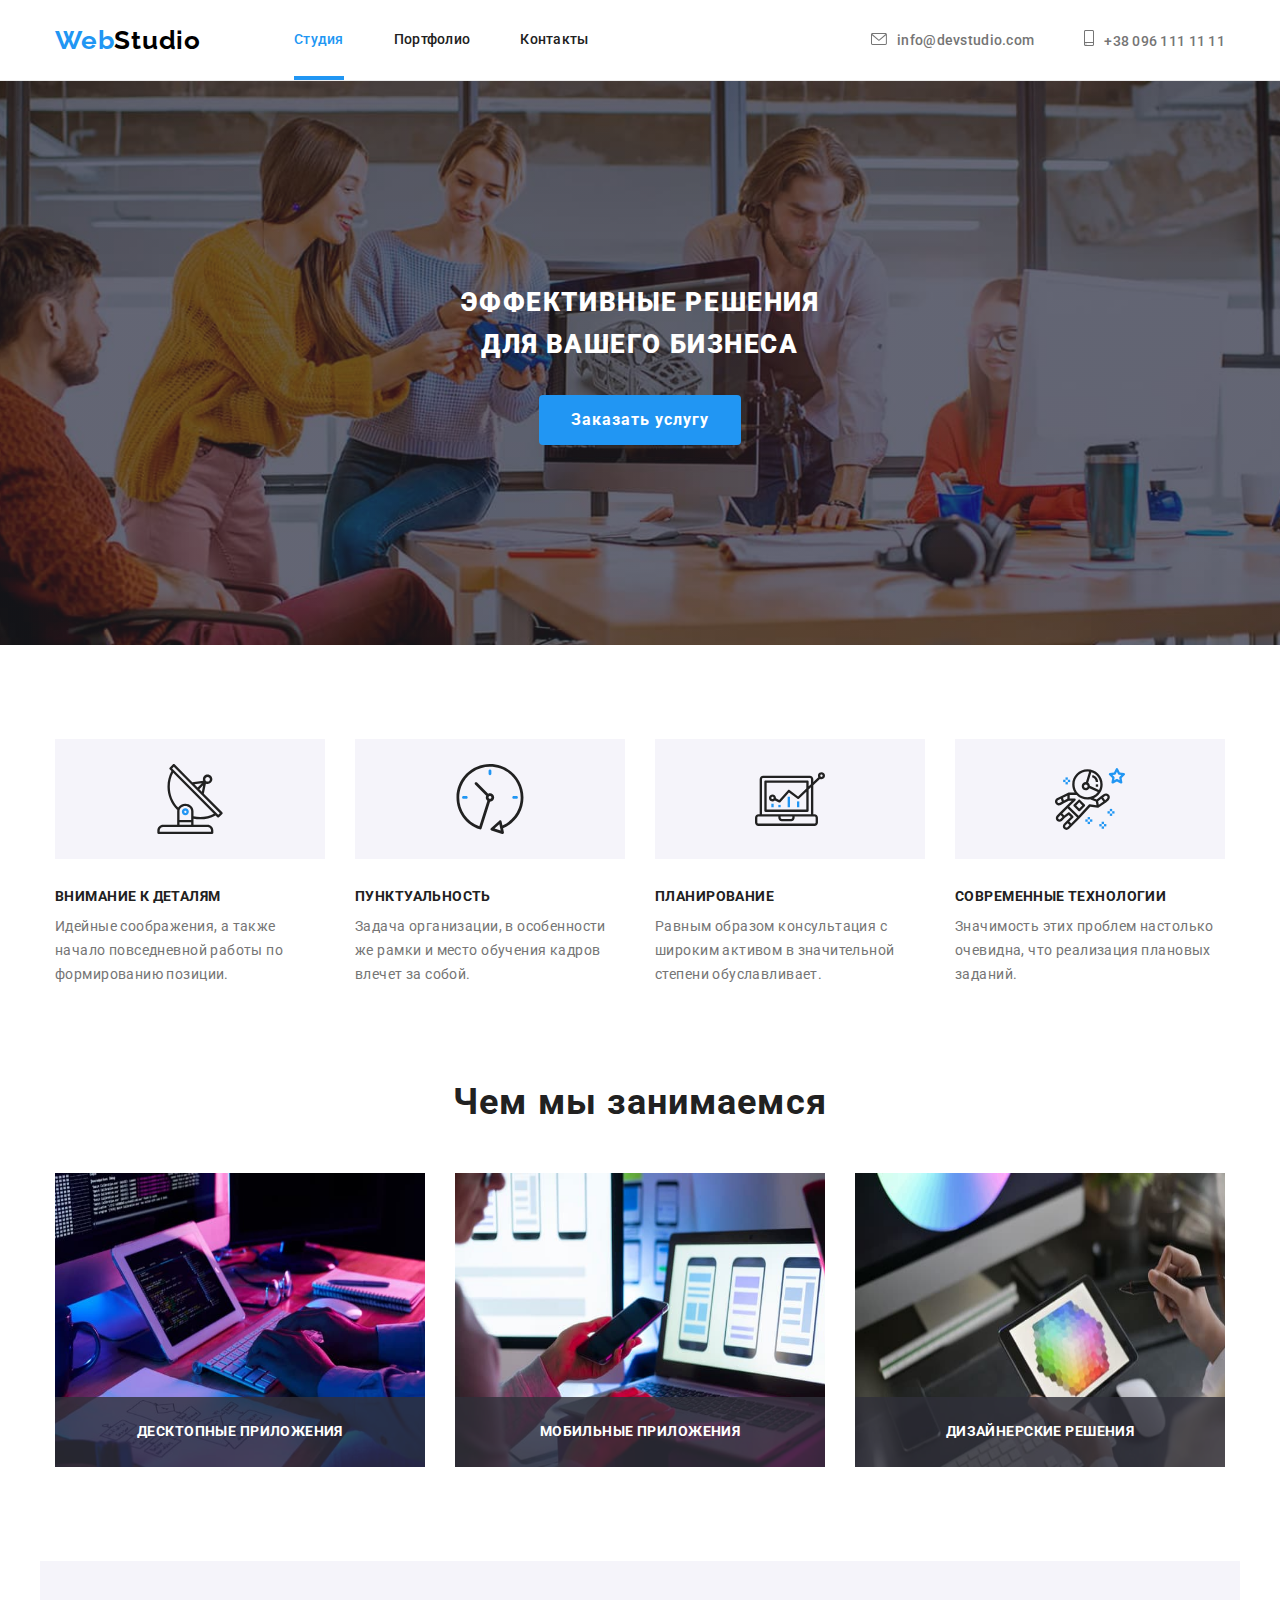
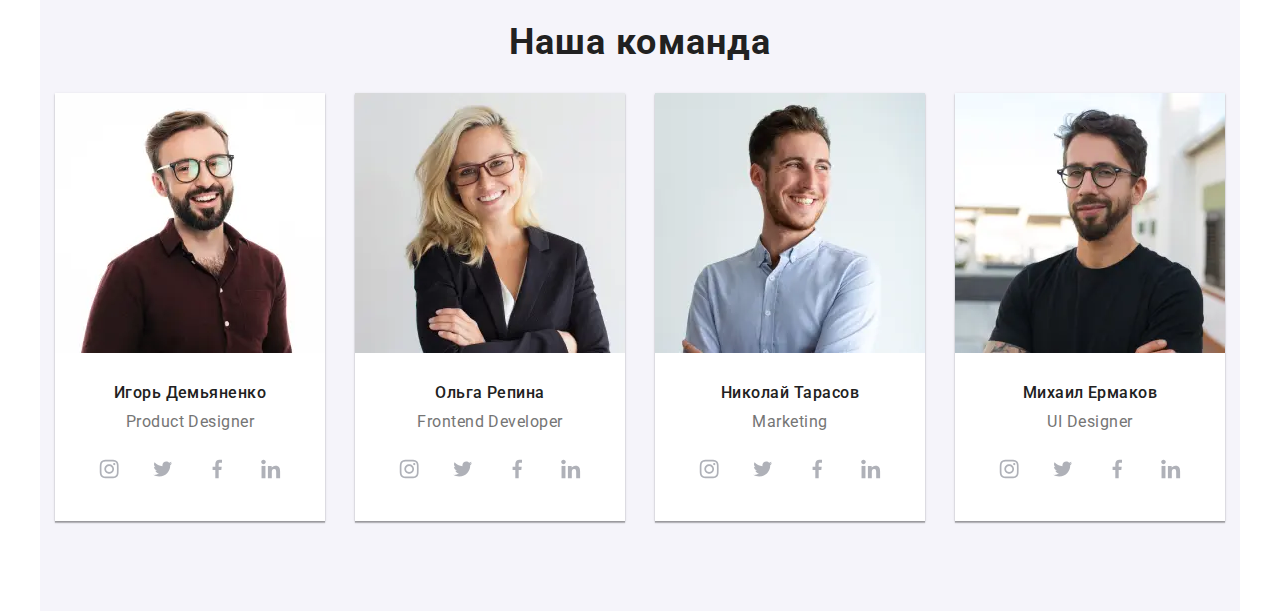
==== commit 85a9bfc3: "section skills and team" ====
--- a/index.html
+++ b/index.html
@@ -185,40 +185,12 @@
                         </p>
                     </li>
                 </ul>
-                <!-- <ul class="advantages-list link">
-                    <li class="advantages-block">
-                        <h4 class="advantages-list-title">внимание к деталям</h4>
-                        <p class="advantages-text">Идейные соображения, а также начало повседневной работы по
-                            формированию позиции.
-                        </p>
-                    </li>
-                    <li class="advantages-block">
-                        <h4 class="advantages-list-title">Пунктуальность</h4>
-                        <p class="advantages-text">Задача организации, в особенности же рамки и место обучения
-                            кадров
-                            влечет за собой.
-                        </p>
-                    </li>
-                    <li class="advantages-block">
-                        <h4 class="advantages-list-title">Планирование</h4>
-                        <p class="advantages-text">Равным образом консультация с широким активом в значительной
-                            степени
-                            обуславливает.
-                        </p>
-                    </li>
-                    <li class="advantages-block">
-                        <h4 class="advantages-list-title">Современные технологии</h4>
-                        <p class="advantages-text">Значимость этих проблем настолько очевидна, что реализация
-                            плановых
-                            заданий.
-                        </p>
-                    </li>
-                </ul> -->
+
 
             </div>
         </section>
 
-        <!-- <section class="skills">
+        <section class="skills">
             <div class="container">
                 <h2 class="skills__title section-title">Чем мы занимаемся</h2>
                 <ul class="skills__list">
@@ -236,41 +208,61 @@
                     </li>
                 </ul>
             </div>
-        </section> -->
-
-        <!-- <section class="team section">
+        </section>
+
+        <section class="team section">
             <div class="container">
                 <h2 class="team-title section-title">Наша команда</h2>
                 <ul class="team-list link">
-                    <li class="team-item"><img class="team-image" src="./images/fotos/foto-1.jpg" width="270"
-                            height="260" alt="фото Демьяненко">
+                    <li class="team-item">
+                        <picture>
+                            <source media="(min-width: 1200px)"
+                                srcset="./images/fotos/desktop/team1.webp, ./images/fotos/desktop/team1@2x.webp"
+                                type="image/webp">
+
+                            <source media="(min-width: 1200px)"
+                                srcset="./images/fotos/desktop/team1.jpg, ./images/fotos/desktop/team1@2x.jpg">
+                            <source media="(min-width: 780px)"
+                                srcset="./images/fotos/tablet/team1.webp, ./images/fotos/tablet/team1@2x.webp"
+                                type="image/webp">
+                            <source media="(min-width:780px)"
+                                srcset="./images/fotos/tablet/team1.jpg, ./images/fotos/tablet/team1@2x.jpg">
+                            <source media="(min-width: 320px)"
+                                srcset="./images/fotos/mobile/team1.webp, ./images/fotos/mobile/team1@2x.webp"
+                                type="image/webp">
+
+                            <source media="(min-width: 320px)"
+                                srcset="./images/fotos/mobile/team1.jpg, ./images/fotos/mobile/team1@2x.jpg">
+
+                            <img class="team-image" src="./images/fotos/mobile/team1.jpg" alt="фото Демьяненко">
+                        </picture>
                         <div class="team-names-block">
 
                             <h4 class="team-names">Игорь Демьяненко</h4>
                             <p lang="en" class="team-professions">Product Designer</p>
                             <ul class="team-icon-block link">
-                                <li>
+                                <li class="social-item">
                                     <a href="" class="team-link">
                                         <svg class="team-icon">
                                             <use href="./images/sprite.svg#icon-instagram"></use>
                                         </svg>
                                     </a>
                                 </li>
-                                <li>
+                                <li class="social-item">
                                     <a href="" class="team-link">
                                         <svg class="team-icon">
                                             <use href="./images/sprite.svg#icon-twitter"></use>
                                         </svg>
                                     </a>
                                 </li>
-                                <li>
+                                <li class="social-item">
                                     <a href="" class="team-link">
                                         <svg class="team-icon">
                                             <use href="./images/sprite.svg#icon-facebook"></use>
                                         </svg>
                                     </a>
                                 </li>
-                                <li>
+                                <li class="social-item">
                                     <a href="" class="team-link">
                                         <svg class="team-icon">
                                             <use href="./images/sprite.svg#icon-linkedin"></use>
@@ -282,34 +274,54 @@
 
                     </li>
 
-                    <li class="team-item"><img class="team-image" src="./images/fotos/foto-2.jpg" width="270"
-                            height="260" alt="фото Репина">
+                    <li class="team-item">
+                        <picture>
+                            <source media="(min-width: 1200px)"
+                                srcset="./images/fotos/desktop/team2.webp, ./images/fotos/desktop/team2@2x.webp"
+                                type="image/webp">
+
+                            <source media="(min-width: 1200px)"
+                                srcset="./images/fotos/desktop/team2.jpg, ./images/fotos/desktop/team2@2x.jpg">
+                            <source media="(min-width: 780px)"
+                                srcset="./images/fotos/tablet/team2.webp, ./images/fotos/tablet/team2@2x.webp"
+                                type="image/webp">
+                            <source media="(min-width:780px)"
+                                srcset="./images/fotos/tablet/team2.jpg, ./images/fotos/tablet/team2@2x.jpg">
+                            <source media="(min-width: 320px)"
+                                srcset="./images/fotos/mobile/team2.webp, ./images/fotos/mobile/team2@2x.webp"
+                                type="image/webp">
+
+                            <source media="(min-width: 320px)"
+                                srcset="./images/fotos/mobile/team2.jpg, ./images/fotos/mobile/team2@2x.jpg">
+
+                            <img class="team-image" src="./images/fotos/mobile/team2.jpg" alt="фото Репина">
+                        </picture>
                         <div class="team-names-block">
                             <h4 class="team-names">Ольга Репина</h4>
                             <p lang="en" class="team-professions">Frontend Developer</p>
                             <ul class="team-icon-block link">
-                                <li>
+                                <li class="social-item">
                                     <a href="" class="team-link">
                                         <svg class="team-icon">
                                             <use href="./images/sprite.svg#icon-instagram"></use>
                                         </svg>
                                     </a>
                                 </li>
-                                <li>
+                                <li class="social-item">
                                     <a href="" class="team-link">
                                         <svg class="team-icon">
                                             <use href="./images/sprite.svg#icon-twitter"></use>
                                         </svg>
                                     </a>
                                 </li>
-                                <li>
+                                <li class="social-item">
                                     <a href="" class="team-link">
                                         <svg class="team-icon">
                                             <use href="./images/sprite.svg#icon-facebook"></use>
                                         </svg>
                                     </a>
                                 </li>
-                                <li>
+                                <li class="social-item">
                                     <a href="" class="team-link">
                                         <svg class="team-icon">
                                             <use href="./images/sprite.svg#icon-linkedin"></use>
@@ -319,34 +331,54 @@
                             </ul>
                         </div>
                     </li>
-                    <li class="team-item"><img class="team-image" src="./images/fotos/foto-3.jpg" width="270"
-                            height="260" alt="фото Тарасова">
+                    <li class="team-item">
+                        <picture>
+                            <source media="(min-width: 1200px)"
+                                srcset="./images/fotos/desktop/team3.webp, ./images/fotos/desktop/team3@2x.webp"
+                                type="image/webp">
+
+                            <source media="(min-width: 1200px)"
+                                srcset="./images/fotos/desktop/team3.jpg, ./images/fotos/desktop/team3@2x.jpg">
+                            <source media="(min-width: 780px)"
+                                srcset="./images/fotos/tablet/team3.webp, ./images/fotos/tablet/team3@2x.webp"
+                                type="image/webp">
+                            <source media="(min-width:780px)"
+                                srcset="./images/fotos/tablet/team3.jpg, ./images/fotos/tablet/team3@2x.jpg">
+                            <source media="(min-width: 320px)"
+                                srcset="./images/fotos/mobile/team3.webp, ./images/fotos/mobile/team3@2x.webp"
+                                type="image/webp">
+
+                            <source media="(min-width: 320px)"
+                                srcset="./images/fotos/mobile/team3.jpg, ./images/fotos/mobile/team3@2x.jpg">
+                            <img class="team-image" src="./images/fotos/mobile/team3.jpg" alt="фото Тарасова">
+                        </picture>
+
                         <div class="team-names-block">
                             <h4 class="team-names">Николай Тарасов</h4>
                             <p lang="en" class="team-professions">Marketing</p>
                             <ul class="team-icon-block link">
-                                <li>
+                                <li class="social-item">
                                     <a href="" class="team-link">
                                         <svg class="team-icon">
                                             <use href="./images/sprite.svg#icon-instagram"></use>
                                         </svg>
                                     </a>
                                 </li>
-                                <li>
+                                <li class="social-item">
                                     <a href="" class="team-link">
                                         <svg class="team-icon">
                                             <use href="./images/sprite.svg#icon-twitter"></use>
                                         </svg>
                                     </a>
                                 </li>
-                                <li>
+                                <li class="social-item">
                                     <a href="" class="team-link">
                                         <svg class="team-icon">
                                             <use href="./images/sprite.svg#icon-facebook"></use>
                                         </svg>
                                     </a>
                                 </li>
-                                <li>
+                                <li class="social-item">
                                     <a href="" class="team-link">
                                         <svg class="team-icon">
                                             <use href="./images/sprite.svg#icon-linkedin"></use>
@@ -356,34 +388,53 @@
                             </ul>
                         </div>
                     </li>
-                    <li class="team-item"><img class="team-image" src="./images/fotos/foto-4.jpg" width="270"
-                            height="260" alt="фото Ермаков">
+                    <li class="team-item">
+                        <picture>
+                            <source media="(min-width: 1200px)"
+                                srcset="./images/fotos/desktop/team4.webp, ./images/fotos/desktop/team4@2x.webp"
+                                type="image/webp">
+
+                            <source media="(min-width: 1200px)"
+                                srcset="./images/fotos/desktop/team4.jpg, ./images/fotos/desktop/team4@2x.jpg">
+                            <source media="(min-width: 780px)"
+                                srcset="./images/fotos/tablet/team4.webp, ./images/fotos/tablet/team4@2x.webp"
+                                type="image/webp">
+                            <source media="(min-width:780px)"
+                                srcset="./images/fotos/tablet/team4.jpg, ./images/fotos/tablet/team4@2x.jpg">
+                            <source media="(min-width: 320px)"
+                                srcset="./images/fotos/mobile/team4.webp, ./images/fotos/mobile/team4@2x.webp"
+                                type="image/webp">
+
+                            <source media="(min-width: 320px)"
+                                srcset="./images/fotos/mobile/team4.jpg, ./images/fotos/mobile/team4@2x.jpg">
+                            <img class="team-image" src="./images/fotos/foto-4.jpg" alt="фото Ермаков">
+                        </picture>
                         <div class="team-names-block">
                             <h4 class="team-names">Михаил Ермаков</h4>
                             <p lang="en" class="team-professions">UI Designer</p>
                             <ul class="team-icon-block link">
-                                <li>
+                                <li class="social-item">
                                     <a href="" class="team-link">
                                         <svg class="team-icon">
                                             <use href="./images/sprite.svg#icon-instagram"></use>
                                         </svg>
                                     </a>
                                 </li>
-                                <li>
+                                <li class="social-item">
                                     <a href="" class="team-link">
                                         <svg class="team-icon">
                                             <use href="./images/sprite.svg#icon-twitter"></use>
                                         </svg>
                                     </a>
                                 </li>
-                                <li>
+                                <li class="social-item">
                                     <a href="" class="team-link">
                                         <svg class="team-icon">
                                             <use href="./images/sprite.svg#icon-facebook"></use>
                                         </svg>
                                     </a>
                                 </li>
-                                <li>
+                                <li class="social-item">
                                     <a href="" class="team-link">
                                         <svg class="team-icon">
                                             <use href="./images/sprite.svg#icon-linkedin"></use>
@@ -395,7 +446,7 @@
                     </li>
                 </ul>
             </div>
-        </section> -->
+        </section>
         <!-- <section class="regular-customers section">
             <div class="container">
                 <h2 class="regular-customers-title section-title">Постоянные клиенты</h2>
--- a/css/main.css
+++ b/css/main.css
@@ -389,16 +389,16 @@
   width: 100vw;
   padding-top: 118px;
   padding-bottom: 118px;
-  background-image: linear-gradient(rgba(47, 48, 58, 0.4), rgba(49, 58, 160, 0.4)), url("../../images/fon-images/mob/bg-main.jpg");
+  background-image: linear-gradient(rgba(47, 48, 58, 0.4), rgba(47, 48, 58, 0.4)), url("../images/fon-images/mob/bg-main.jpg");
   background-size: cover;
   background-repeat: no-repeat;
   background-color: #c4c4c4;
   background-position: center;
 }
 
-@media (min-device-pixel-ratio: 2), (min-resolution: 192dpi), (min-resolution: 2dppx) {
+@media (min-device-pixel-ratio: 2), (-webkit-min-device-pixel-ratio: 2), (min-resolution: 192dpi), (min-resolution: 2dppx) {
   .hero {
-    background-image: linear-gradient(rgba(47, 48, 58, 0.4), rgba(49, 58, 160, 0.4)), url("../../images/fon-images/mob/bg-main@2x.jpg");
+    background-image: linear-gradient(rgba(47, 48, 58, 0.4), rgba(47, 48, 58, 0.4)), url("../images/fon-images/mob/bg-main@2x.jpg");
   }
 }
 
@@ -418,13 +418,13 @@
 @media screen and (min-width: 780px) {
   .hero {
     margin: 0 auto;
-    background-image: linear-gradient(rgba(47, 48, 58, 0.4), rgba(49, 58, 160, 0.4)), url("../../images/fon-images/tabl/bg-main.jpg");
-  }
-}
-
-@media screen and (min-width: 780px) and (min-device-pixel-ratio: 2), screen and (min-width: 780px) and (min-resolution: 192dpi), screen and (min-width: 780px) and (min-resolution: 2dppx) {
+    background-image: linear-gradient(rgba(47, 48, 58, 0.4), rgba(47, 48, 58, 0.4)), url("../images/fon-images/tabl/bg-main.jpg");
+  }
+}
+
+@media screen and (min-width: 780px) and (min-device-pixel-ratio: 2), screen and (min-width: 780px) and (-webkit-min-device-pixel-ratio: 2), screen and (min-width: 780px) and (min-resolution: 192dpi), screen and (min-width: 780px) and (min-resolution: 2dppx) {
   .hero {
-    background-image: linear-gradient(rgba(47, 48, 58, 0.4), rgba(49, 58, 160, 0.4)), url("../../images/fon-images/tabl/bg-main@2x.jpg");
+    background-image: linear-gradient(rgba(47, 48, 58, 0.4), rgba(47, 48, 58, 0.4)), url("../images/fon-images/tabl/bg-main@2x.jpg");
   }
 }
 
@@ -433,13 +433,13 @@
     max-width: 1600px;
     padding-top: 200px;
     padding-bottom: 200px;
-    background-image: linear-gradient(rgba(47, 48, 58, 0.4), rgba(49, 58, 160, 0.4)), url("../../images/fon-images/desktop/bg-main.jpg");
-  }
-}
-
-@media screen and (min-width: 1200px) and (min-device-pixel-ratio: 2), screen and (min-width: 1200px) and (min-resolution: 192dpi), screen and (min-width: 1200px) and (min-resolution: 2dppx) {
+    background-image: linear-gradient(rgba(47, 48, 58, 0.4), rgba(47, 48, 58, 0.4)), url("../images/fon-images/desktop/bg-main.jpg");
+  }
+}
+
+@media screen and (min-width: 1200px) and (min-device-pixel-ratio: 2), screen and (min-width: 1200px) and (-webkit-min-device-pixel-ratio: 2), screen and (min-width: 1200px) and (min-resolution: 192dpi), screen and (min-width: 1200px) and (min-resolution: 2dppx) {
   .hero {
-    background-image: linear-gradient(rgba(47, 48, 58, 0.4), rgba(49, 58, 160, 0.4)), url("../../images/fon-images/desktop/bg-main@2x.jpg");
+    background-image: linear-gradient(rgba(47, 48, 58, 0.4), rgba(47, 48, 58, 0.4)), url("../images/fon-images/desktop/bg-main@2x.jpg");
   }
 }
 
@@ -565,6 +565,7 @@
 }
 
 .skills {
+  display: none;
   margin: 0 auto;
   padding-bottom: 94px;
 }
@@ -604,36 +605,46 @@
   bottom: 0;
 }
 
+@media screen and (min-width: 1200px) {
+  .skills {
+    display: block;
+  }
+}
+
 .team {
   margin: 0 auto;
+  width: 100vw;
+  padding-bottom: 60px;
+  padding-top: 60px;
+  max-width: 480px;
   background-color: #f5f4fa;
 }
 
+.team-title {
+  margin-bottom: 30px;
+}
+
 .team-list {
   display: flex;
-  flex-wrap: wrap;
-  margin-left: -30px;
+  flex-direction: column;
+  justify-content: center;
 }
 
 .team-item {
-  margin-left: 30px;
-  padding-bottom: 30px;
+  margin-bottom: 30px;
+  padding-bottom: 24px;
   background: #ffffff;
   box-shadow: 0px 2px 1px rgba(0, 0, 0, 0.2), 0px 1px 1px rgba(0, 0, 0, 0.14), 0px 1px 3px rgba(0, 0, 0, 0.12);
 }
 
 .team-image {
   margin-bottom: 30px;
-}
-
-.team-title {
-  margin-bottom: 50px;
+  max-width: 100%;
 }
 
 .team-names-block {
   display: block;
-  padding-left: 32px;
-  padding-right: 32px;
+  margin: 0 auto;
 }
 
 .team-names {
@@ -658,8 +669,11 @@
 
 .team-icon-block {
   display: flex;
-  justify-content: space-between;
-  align-items: flex-start;
+  justify-content: center;
+}
+
+.social-item:not(:first-child) {
+  margin-left: 10px;
 }
 
 .team-link {
@@ -688,6 +702,30 @@
 .team-link:focus .team-icon,
 .team-link:hover .team-icon {
   fill: white;
+}
+
+@media screen and (min-width: 780px) {
+  .team {
+    max-width: 780px;
+  }
+  .team-list {
+    display: flex;
+    flex-direction: row;
+    flex-wrap: wrap;
+    margin-left: -30px;
+  }
+  .team-item {
+    margin-left: 30px;
+    padding-bottom: 30px;
+    background: #ffffff;
+    box-shadow: 0px 2px 1px rgba(0, 0, 0, 0.2), 0px 1px 1px rgba(0, 0, 0, 0.14), 0px 1px 3px rgba(0, 0, 0, 0.12);
+  }
+}
+
+@media screen and (min-width: 1200px) {
+  .team {
+    max-width: 1200px;
+  }
 }
 
 .regular-customers {
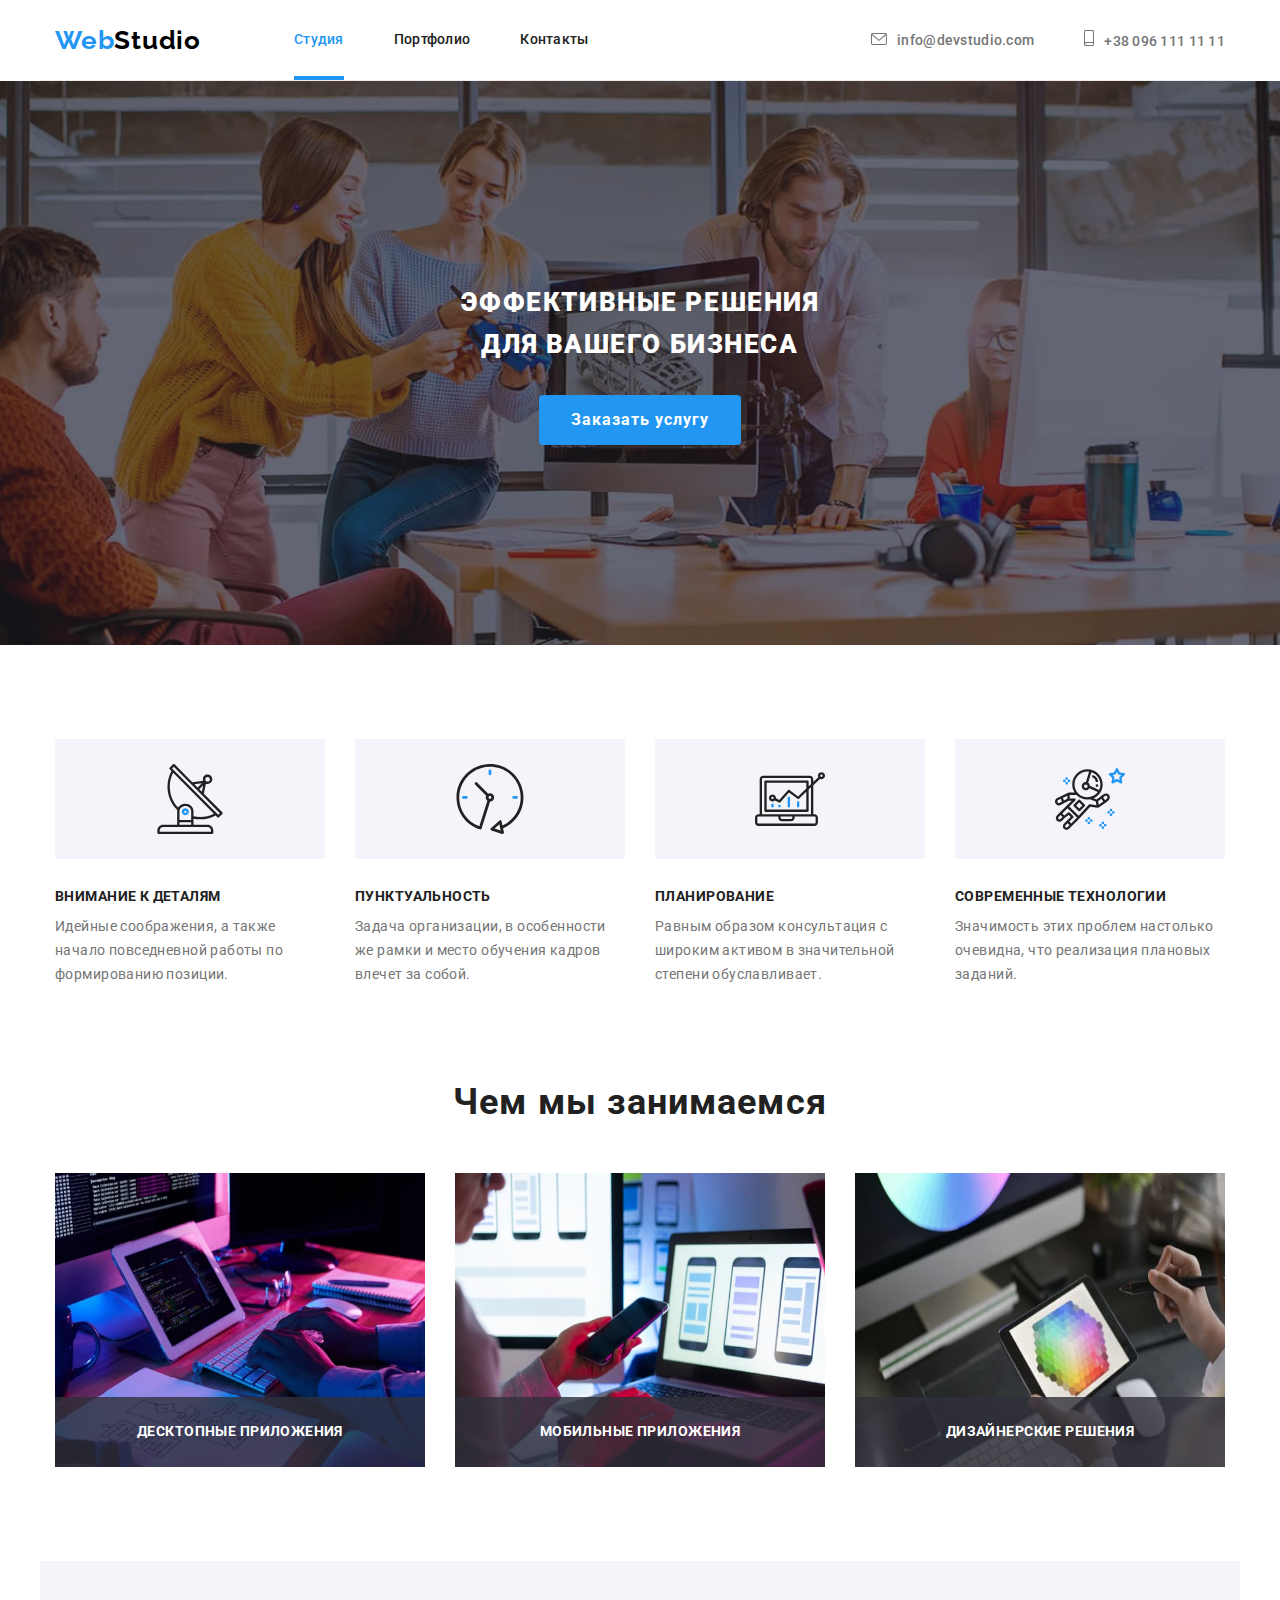
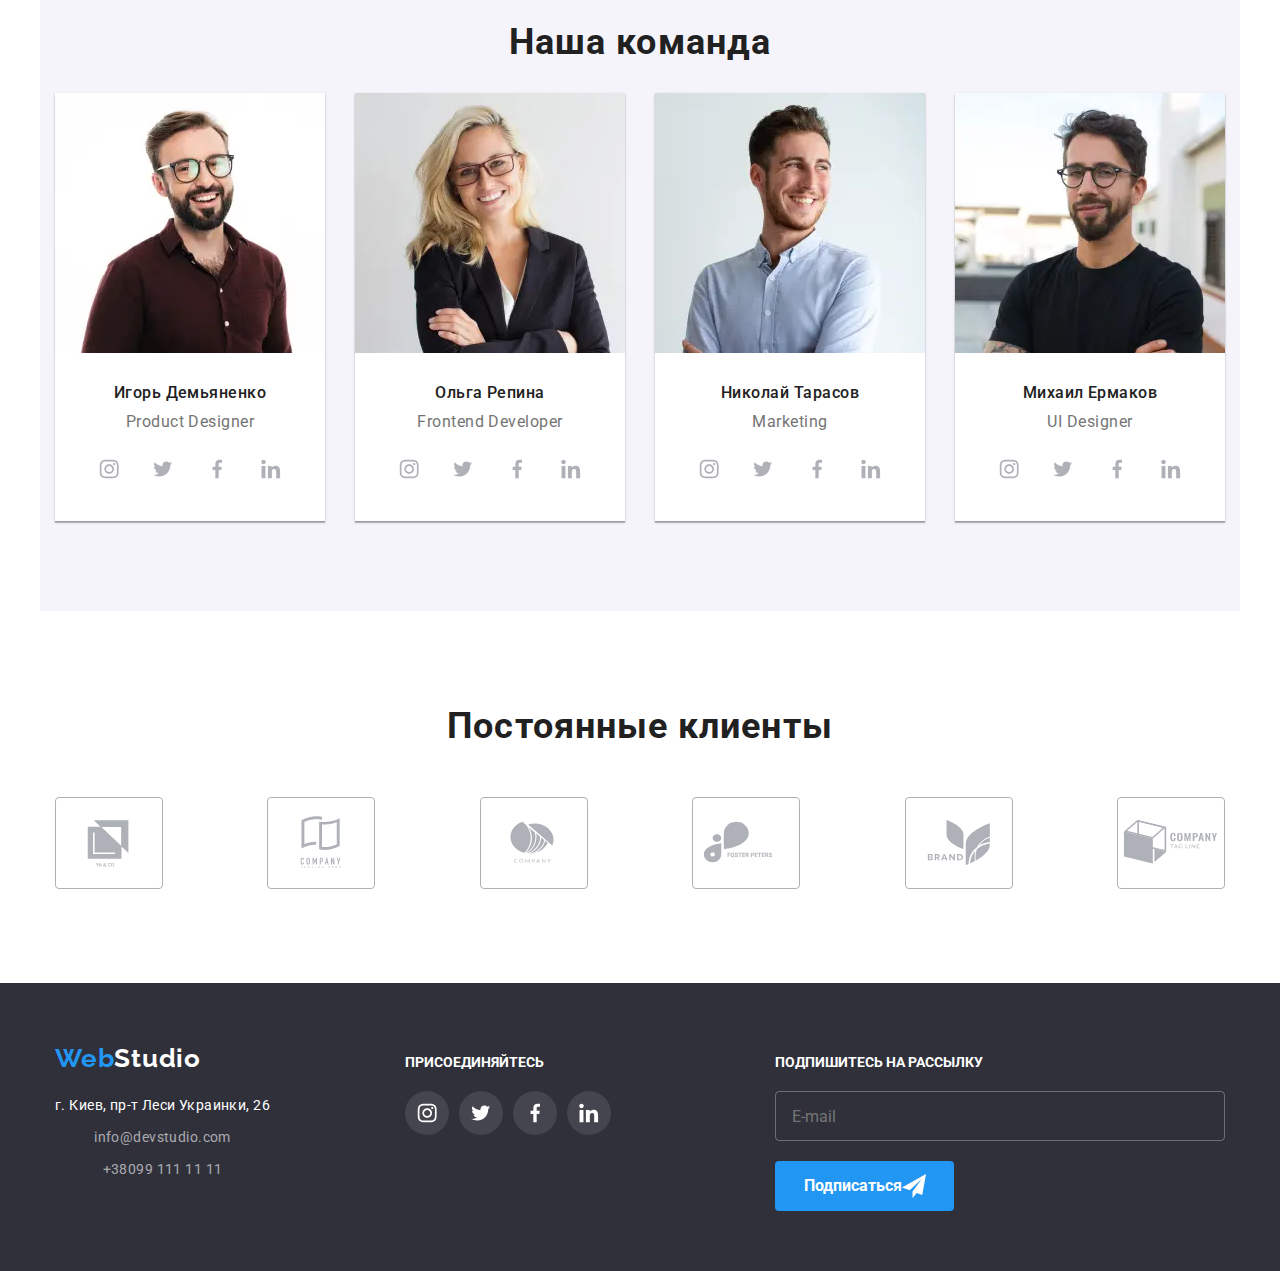
==== commit bf05f0c0: "sorry" ====
--- a/index.html
+++ b/index.html
@@ -227,11 +227,11 @@
                                 type="image/webp">
                             <source media="(min-width:780px)"
                                 srcset="./images/fotos/tablet/team1.jpg, ./images/fotos/tablet/team1@2x.jpg">
-                            <source media="(min-width: 320px)"
+                            <source media="(min-width: 280px)"
                                 srcset="./images/fotos/mobile/team1.webp, ./images/fotos/mobile/team1@2x.webp"
                                 type="image/webp">
 
-                            <source media="(min-width: 320px)"
+                            <source media="(min-width: 280px)"
                                 srcset="./images/fotos/mobile/team1.jpg, ./images/fotos/mobile/team1@2x.jpg">
 
                             <img class="team-image" src="./images/fotos/mobile/team1.jpg" alt="фото Демьяненко">
@@ -287,11 +287,11 @@
                                 type="image/webp">
                             <source media="(min-width:780px)"
                                 srcset="./images/fotos/tablet/team2.jpg, ./images/fotos/tablet/team2@2x.jpg">
-                            <source media="(min-width: 320px)"
+                            <source media="(min-width: 280px)"
                                 srcset="./images/fotos/mobile/team2.webp, ./images/fotos/mobile/team2@2x.webp"
                                 type="image/webp">
 
-                            <source media="(min-width: 320px)"
+                            <source media="(min-width: 280px)"
                                 srcset="./images/fotos/mobile/team2.jpg, ./images/fotos/mobile/team2@2x.jpg">
 
                             <img class="team-image" src="./images/fotos/mobile/team2.jpg" alt="фото Репина">
@@ -344,11 +344,11 @@
                                 type="image/webp">
                             <source media="(min-width:780px)"
                                 srcset="./images/fotos/tablet/team3.jpg, ./images/fotos/tablet/team3@2x.jpg">
-                            <source media="(min-width: 320px)"
+                            <source media="(min-width: 280px)"
                                 srcset="./images/fotos/mobile/team3.webp, ./images/fotos/mobile/team3@2x.webp"
                                 type="image/webp">
 
-                            <source media="(min-width: 320px)"
+                            <source media="(min-width: 280px)"
                                 srcset="./images/fotos/mobile/team3.jpg, ./images/fotos/mobile/team3@2x.jpg">
                             <img class="team-image" src="./images/fotos/mobile/team3.jpg" alt="фото Тарасова">
                         </picture>
@@ -407,7 +407,7 @@
 
                             <source media="(min-width: 320px)"
                                 srcset="./images/fotos/mobile/team4.jpg, ./images/fotos/mobile/team4@2x.jpg">
-                            <img class="team-image" src="./images/fotos/foto-4.jpg" alt="фото Ермаков">
+                            <img class="team-image" src="./images/fotos/mobile/team4.jpg" alt="фото Ермаков">
                         </picture>
                         <div class="team-names-block">
                             <h4 class="team-names">Михаил Ермаков</h4>
@@ -447,46 +447,46 @@
                 </ul>
             </div>
         </section>
-        <!-- <section class="regular-customers section">
+        <section class="regular-customers section">
             <div class="container">
                 <h2 class="regular-customers-title section-title">Постоянные клиенты</h2>
                 <ul class="regular-customers-list link">
-                    <li>
+                    <li class="regular-customers-item">
                         <a class="regular-customers-link" href="">
                             <svg class="regular-customers-icon">
                                 <use href="./images/sprite.svg#icon-Logo"></use>
                             </svg>
                         </a>
                     </li>
-                    <li>
+                    <li class="regular-customers-item">
                         <a class="regular-customers-link" href="">
                             <svg class="regular-customers-icon">
                                 <use href="./images/sprite.svg#icon-Logo-1"></use>
                             </svg>
                         </a>
                     </li>
-                    <li>
+                    <li class="regular-customers-item">
                         <a class="regular-customers-link" href="">
                             <svg class="regular-customers-icon">
                                 <use href="./images/sprite.svg#icon-Logo-2"></use>
                             </svg>
                         </a>
                     </li>
-                    <li>
+                    <li class="regular-customers-item">
                         <a class="regular-customers-link" href="">
                             <svg class="regular-customers-icon">
                                 <use href="./images/sprite.svg#icon-Logo-3"></use>
                             </svg>
                         </a>
                     </li>
-                    <li>
+                    <li class="regular-customers-item">
                         <a class="regular-customers-link" href="">
                             <svg class="regular-customers-icon">
                                 <use href="./images/sprite.svg#icon-Logo-4"></use>
                             </svg>
                         </a>
                     </li>
-                    <li>
+                    <li class="regular-customers-item">
                         <a class="regular-customers-link" href="">
                             <svg class="regular-customers-icon">
                                 <use href="./images/sprite.svg#icon-Logo-5"></use>
@@ -496,10 +496,10 @@
                 </ul>
 
             </div>
-        </section> -->
+        </section>
     </main>
 
-    <!-- <footer>
+    <footer>
         <div class="container footer-block">
             <div class="footer-logo-address">
                 <p lang="en" class="logo-footer">Web<span class="logo-studio-footer">Studio</span></p>
@@ -561,7 +561,7 @@
             </form>
         </div>
 
-    </footer> -->
+    </footer>
     <div class=" backdrop is-hidden" data-modal>
         <div class="modal">
             <button type="button" data-modal-close class="close-btn">
--- a/css/main.css
+++ b/css/main.css
@@ -109,7 +109,6 @@
 
 .head-box {
   display: flex;
-  margin: 0 auto;
   justify-content: space-between;
   align-items: center;
 }
@@ -260,7 +259,16 @@
   color: #2196F3;
 }
 
+@media screen and (min-width: 480px) {
+  .head {
+    width: 480px;
+  }
+}
+
 @media screen and (min-width: 780px) {
+  .head {
+    width: 780px;
+  }
   .burger-btn {
     display: none;
   }
@@ -370,6 +378,9 @@
 }
 
 @media screen and (min-width: 1200px) {
+  .head {
+    width: 1200px;
+  }
   .contact__item:not(:last-child) {
     margin-bottom: 0;
   }
@@ -729,24 +740,36 @@
 }
 
 .regular-customers {
+  width: 480px;
   margin: 0 auto;
+  padding-top: 60px;
+  padding-bottom: 60px;
 }
 
 .regular-customers-title {
-  margin-bottom: 50px;
+  margin-bottom: 30px;
 }
 
 .regular-customers-list {
   display: flex;
-  justify-content: space-between;
+  flex-wrap: wrap;
+  margin-top: -30px;
+  margin-left: -30px;
+}
+
+.regular-customers-item {
+  margin-top: 30px;
+  margin-left: 30px;
+  flex-basis: calc((100%-60px) / 2);
+  max-width: 210px;
 }
 
 .regular-customers-link {
-  display: flex;
-  justify-content: center;
-  align-items: center;
-  width: 170px;
+  max-width: 210px;
   height: 92px;
+  display: flex;
+  justify-content: center;
+  align-items: center;
   cursor: pointer;
   border: 1px solid #afb1b8;
   border-radius: 4px;
@@ -773,27 +796,71 @@
   fill: var(--accent-color);
 }
 
+@media screen and (min-width: 780px) {
+  .regular-customers {
+    width: 780px;
+  }
+  .regular-customers-item {
+    flex-basis: calc((100%-90px) / 3);
+    max-width: 226px;
+  }
+}
+
+@media screen and (min-width: 1200px) {
+  .regular-customers {
+    width: 1200px;
+    padding-top: 94px;
+    padding-bottom: 94px;
+  }
+  .regular-customers-title {
+    margin-bottom: 50px;
+  }
+  .regular-customers-list {
+    display: flex;
+    flex-wrap: nowrap;
+    justify-content: space-between;
+    margin-top: 0px;
+    margin-left: 0px;
+  }
+  .regular-customers-item {
+    margin-top: 0px;
+    margin-left: 0px;
+    flex-basis: none;
+    max-width: 170px;
+  }
+}
+
 footer {
-  margin: 0 auto;
-  padding: 60px 0px;
+  width: 100vw;
+  padding: 60px 0;
   background-color: #2f303a;
 }
 
 .footer-block {
   display: flex;
-  align-items: baseline;
+  flex-direction: column;
+  justify-content: center;
+  align-items: center;
+}
+
+.footer-logo-address {
+  display: flex;
+  flex-direction: column;
+  justify-content: center;
+  align-items: center;
+  margin-bottom: 60px;
 }
 
 .footer-text-link-block {
-  margin-left: 70px;
+  margin-bottom: 60px;
 }
 
 .logo-footer {
   margin-bottom: 20px;
   font-family: "Raleway", sans-serif;
   font-weight: 700;
-  font-size: 26px;
-  line-height: 1.19;
+  font-size: 24px;
+  line-height: 1.17;
   letter-spacing: 0.03em;
   color: var(--accent-color);
 }
@@ -802,8 +869,15 @@
   color: #ffffff;
 }
 
+.address {
+  display: flex;
+  flex-direction: column;
+  justify-content: center;
+  align-items: center;
+}
+
 .address-post {
-  margin-bottom: 9px;
+  margin-bottom: 8px;
   font-style: normal;
   font-weight: 400;
   font-size: 14px;
@@ -824,7 +898,14 @@
 }
 
 .address-mail {
-  margin-bottom: 9px;
+  margin-bottom: 8px;
+}
+
+.footer-text-link-block {
+  display: flex;
+  flex-direction: column;
+  justify-content: center;
+  align-items: center;
 }
 
 .footer-text {
@@ -869,8 +950,51 @@
   fill: #ffffff;
 }
 
-.footer-subscription-form {
-  margin-left: 100px;
+@media screen and (min-width: 480px) {
+  .footer-block {
+    width: 480px;
+  }
+}
+
+@media screen and (min-width: 768px) {
+  .footer-block {
+    width: 768px;
+    display: flex;
+    flex-direction: row;
+    flex-wrap: wrap;
+    justify-content: space-around;
+    align-items: baseline;
+  }
+}
+
+@media screen and (min-width: 1200px) {
+  .footer-block {
+    width: 1200px;
+    flex-wrap: nowrap;
+    justify-content: space-between;
+  }
+  .footer-text-link-block {
+    display: block;
+    margin-left: 70px;
+  }
+  .footer-logo-address {
+    display: block;
+    flex-direction: column;
+    justify-content: flex-start;
+    align-items: flex-start;
+    margin-bottom: 0px;
+  }
+  .logo-footer {
+    font-family: "Raleway", sans-serif;
+    font-weight: 700;
+    font-size: 26px;
+    line-height: 1.19;
+    letter-spacing: 0.03em;
+    color: var(--accent-color);
+  }
+  .logo-studio-footer {
+    color: #ffffff;
+  }
 }
 
 .footer-subscription-text {
@@ -883,13 +1007,24 @@
   margin-bottom: 20px;
 }
 
-.footer-subscrition-block {
-  display: flex;
+.footer-subscription-form {
+  display: flex;
+  flex-direction: column;
+  justify-content: space-around;
+  align-items: center;
+}
+
+.footer-subscription-block {
+  display: flex;
+  flex-direction: column;
+  align-items: center;
   justify-content: center;
 }
 
 .footer-subscription-input {
-  width: 358px;
+  display: block;
+  margin-bottom: 20px;
+  width: 450px;
   height: 50px;
   border: 1px solid rgba(255, 255, 255, 0.3);
   border-radius: 4px;
@@ -904,11 +1039,11 @@
   display: flex;
   justify-content: center;
   align-items: center;
-  width: 200px;
+  max-width: 200px;
   height: 50px;
   background-color: #2196F3;
   padding: 10px 28px 10px 29px;
-  margin-left: 12px;
+  margin: 0 auto;
   cursor: pointer;
   border: none;
   border-radius: 4px;
@@ -922,8 +1057,20 @@
   background-color: #188CE8;
 }
 
-.footer-subscription-icon {
-  margin-left: 10px;
+@media screen and (min-width: 1200px) {
+  .footer-subscription-form {
+    display: block;
+    margin-left: 100px;
+  }
+  .footer-subscription-block {
+    display: flex;
+    flex-direction: row;
+    align-items: center;
+    justify-content: center;
+  }
+  .footer-subscription-btn {
+    margin: 0;
+  }
 }
 
 .backdrop {
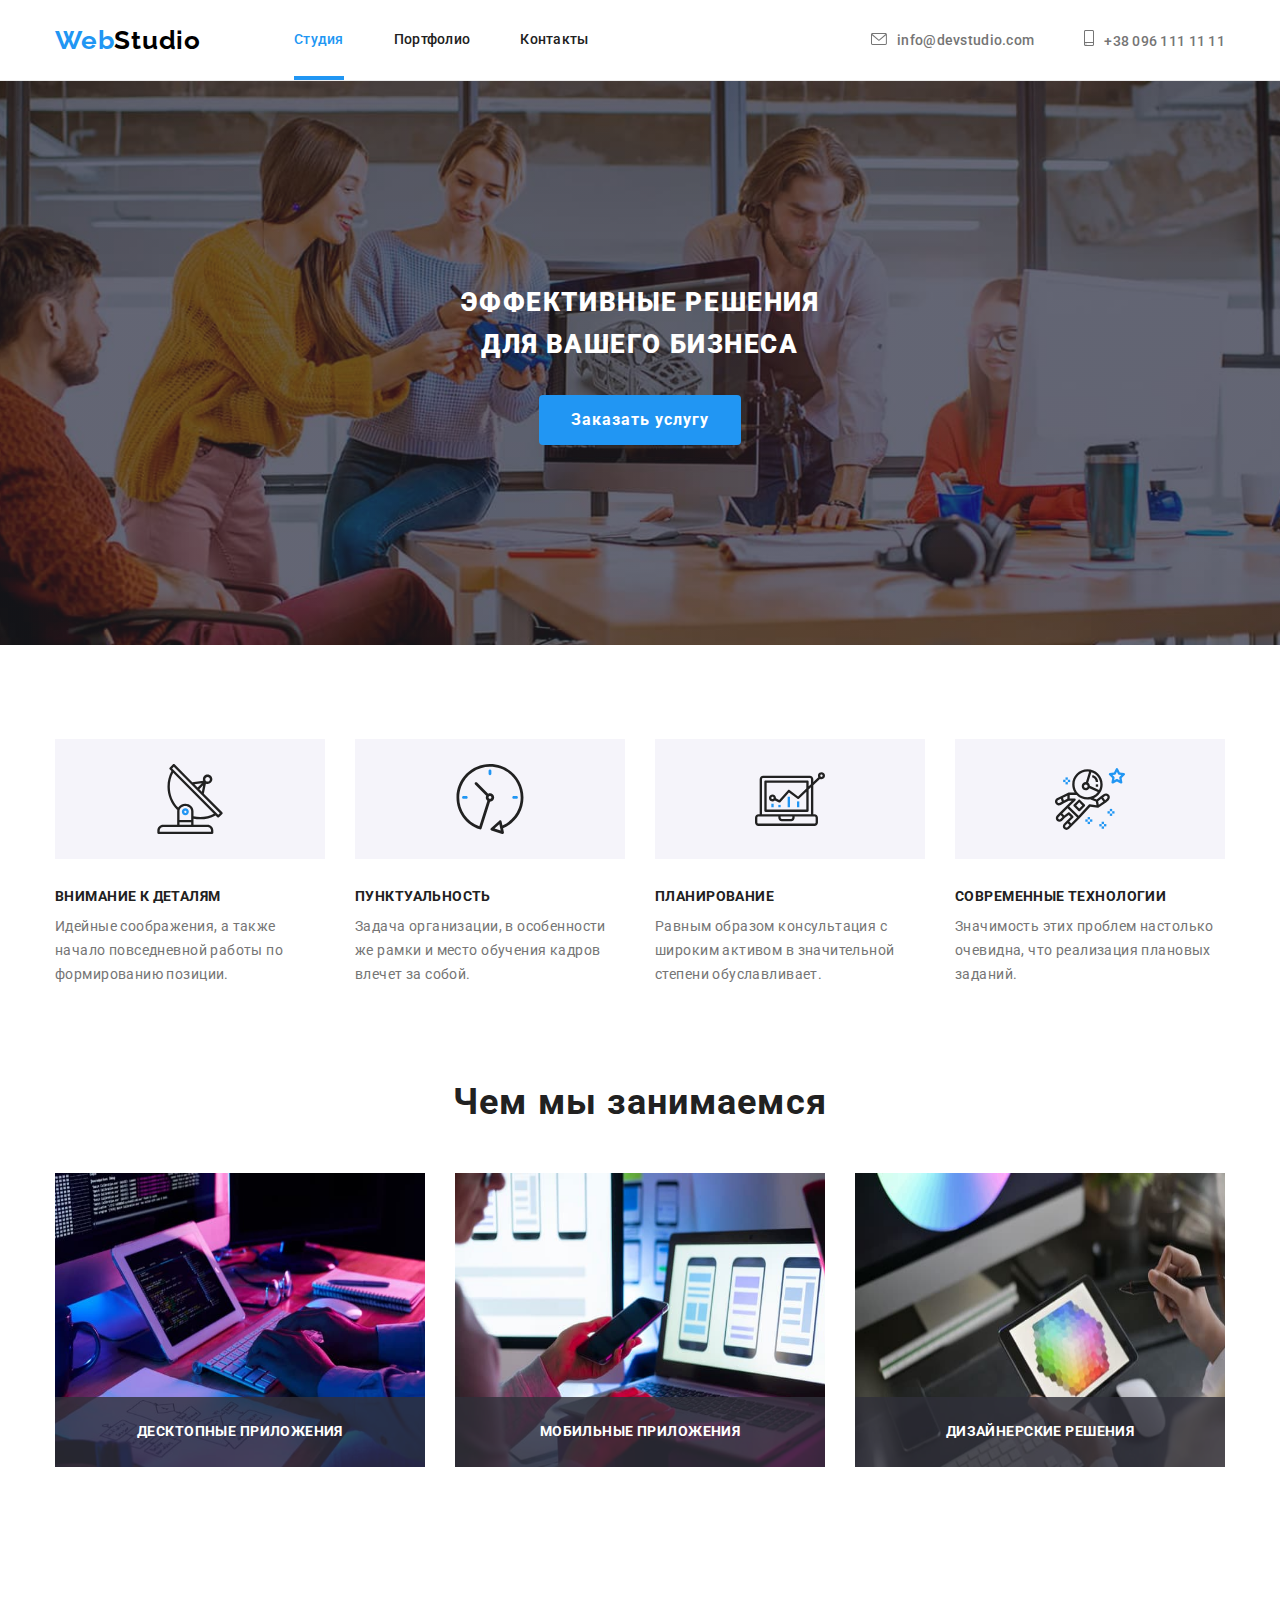
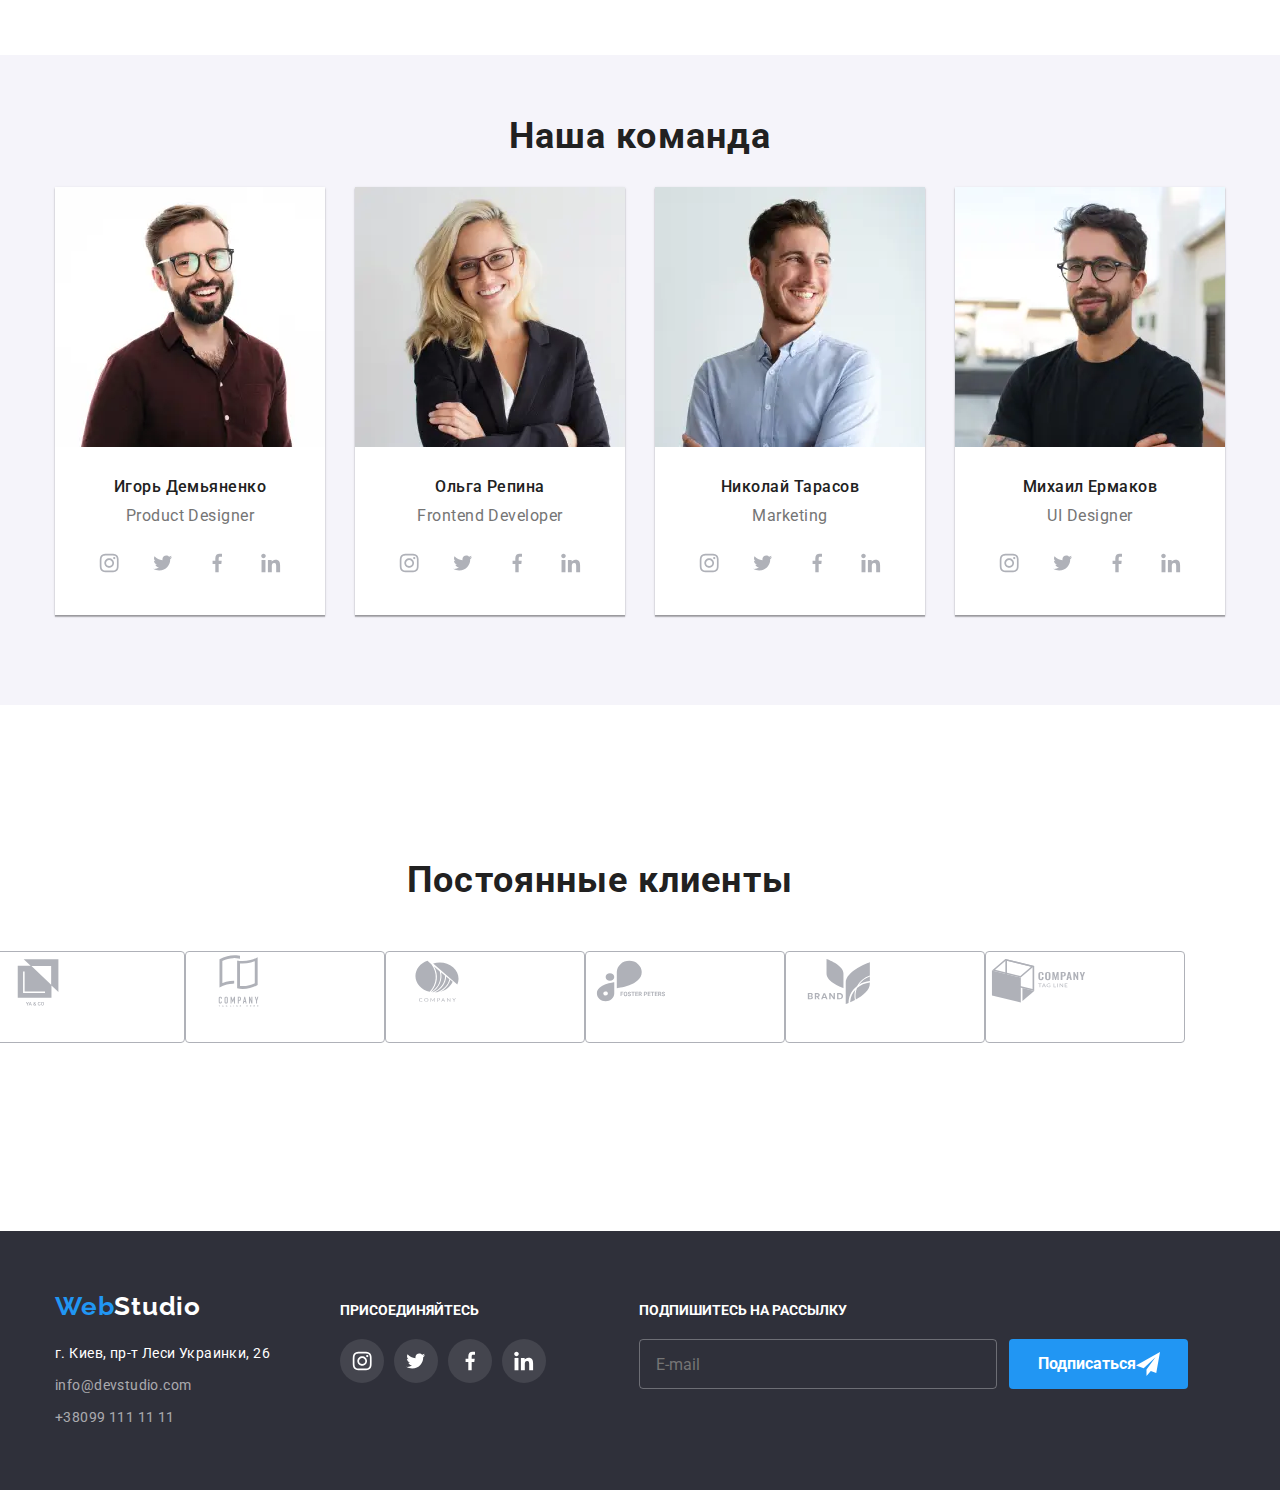
==== commit 652c4f50: "fighting scrolling" ====
--- a/index.html
+++ b/index.html
@@ -6,12 +6,12 @@
     <meta http-equiv="X-UA-Compatible" content="IE=edge">
     <meta name="viewport" content="width=device-width, initial-scale=1.0">
     <title>Document</title>
+    <link rel="stylesheet" href="https://cdn.jsdelivr.net/npm/modern-normalize@1.1.0/modern-normalize.min.css">
     <link rel="preconnect" href="https://fonts.googleapis.com">
     <link rel="preconnect" href="https://fonts.gstatic.com" crossorigin>
     <link
         href="https://fonts.googleapis.com/css2?family=Raleway:wght@700&family=Roboto:wght@400;500;700;900&display=swap"
         rel="stylesheet">
-    <link rel="stylesheet" href="https://cdn.jsdelivr.net/npm/modern-normalize@1.1.0/modern-normalize.min.css">
     <link rel="stylesheet" href="./css/main.css">
 </head>
 
@@ -130,56 +130,59 @@
             <div class="container">
                 <h3 class="visually-hidden">наши особенности</h3>
 
-                <ul class="advantages-icon link">
-                    <li class="advantages-icon-field">
-                        <span class="advantages-icon-item">
-                            <svg class="advantages-icon-pic">
+                <ul class="advantages__list link">
+                    <li class="advantages__list-item">
+                        <span class="advantages__list-field">
+                            <svg class="advantages__list-icon">
                                 <use href="./images/sprite.svg#icon-antenna">
                                 </use>
                             </svg>
                         </span>
-                        <h4 class="advantages-list-title">внимание к деталям</h4>
-                        <p class="advantages-text">Идейные соображения, а также начало повседневной работы по
+                        <h4 class="advantages__list-title">внимание к деталям</h4>
+                        <p class="advantages__list-text">Идейные соображения, а также начало повседневной работы по
                             формированию позиции.
                         </p>
                     </li>
-                    <li class="advantages-icon-field">
-                        <span class="advantages-icon-item">
-                            <svg class="advantages-icon-pic">
+                    <li class="advantages__list-item">
+                        <span class="advantages__list-field">
+                            <svg class="advantages__list-icon">
                                 <use href="./images/sprite.svg#icon-clock">
                                 </use>
                             </svg>
                         </span>
-                        <h4 class="advantages-list-title">Пунктуальность</h4>
-                        <p class="advantages-text advantages-text-1">Задача организации, в особенности же рамки и место
+                        <h4 class="advantages__list-title">Пунктуальность</h4>
+                        <p class="advantages__list-text advantages__list-text--height">Задача организации, в особенности
+                            же
+                            рамки и
+                            место
                             обучения
                             кадров
                             влечет за собой.
                         </p>
                     </li>
-                    <li class="advantages-icon-field">
-                        <span class="advantages-icon-item">
-                            <svg class="advantages-icon-pic">
+                    <li class="advantages__list-item">
+                        <span class="advantages__list-field">
+                            <svg class="advantages__list-icon">
                                 <use href="./images/sprite.svg#icon-diagram">
                                 </use>
                             </svg>
                         </span>
-                        <h4 class="advantages-list-title">Планирование</h4>
-                        <p class="advantages-text">Равным образом консультация с широким активом в значительной
+                        <h4 class="advantages__list-title">Планирование</h4>
+                        <p class="advantages__list-text">Равным образом консультация с широким активом в значительной
                             степени
                             обуславливает.
                         </p>
 
                     </li>
-                    <li class="advantages-icon-field">
-                        <span class="advantages-icon-item">
-                            <svg class="advantages-icon-pic">
+                    <li class="advantages__list-item">
+                        <span class="advantages__list-field">
+                            <svg class="advantages__list-icon">
                                 <use href="./images/sprite.svg#icon-astronaut">
                                 </use>
                             </svg>
                         </span>
-                        <h4 class="advantages-list-title">Современные технологии</h4>
-                        <p class="advantages-text">Значимость этих проблем настолько очевидна, что реализация
+                        <h4 class="advantages__list-title">Современные технологии</h4>
+                        <p class="advantages__list-text">Значимость этих проблем настолько очевидна, что реализация
                             плановых
                             заданий.
                         </p>
@@ -217,24 +220,24 @@
                     <li class="team-item">
                         <picture>
                             <source media="(min-width: 1200px)"
-                                srcset="./images/fotos/desktop/team1.webp, ./images/fotos/desktop/team1@2x.webp"
-                                type="image/webp">
-
-                            <source media="(min-width: 1200px)"
-                                srcset="./images/fotos/desktop/team1.jpg, ./images/fotos/desktop/team1@2x.jpg">
-                            <source media="(min-width: 780px)"
-                                srcset="./images/fotos/tablet/team1.webp, ./images/fotos/tablet/team1@2x.webp"
-                                type="image/webp">
-                            <source media="(min-width:780px)"
-                                srcset="./images/fotos/tablet/team1.jpg, ./images/fotos/tablet/team1@2x.jpg">
-                            <source media="(min-width: 280px)"
-                                srcset="./images/fotos/mobile/team1.webp, ./images/fotos/mobile/team1@2x.webp"
-                                type="image/webp">
-
-                            <source media="(min-width: 280px)"
-                                srcset="./images/fotos/mobile/team1.jpg, ./images/fotos/mobile/team1@2x.jpg">
-
-                            <img class="team-image" src="./images/fotos/mobile/team1.jpg" alt="фото Демьяненко">
+                                srcset="./images/fotos/desktop/team1.webp 1x, ./images/fotos/desktop/team1@2x.webp 2x"
+                                type="image/webp">
+
+                            <source media="(min-width: 1200px)"
+                                srcset="./images/fotos/desktop/team1.jpg 1x, ./images/fotos/desktop/team1@2x.jpg 2x">
+                            <source media="(min-width: 768px)"
+                                srcset="./images/fotos/tablet/team1.webp 1x, ./images/fotos/tablet/team1@2x.webp 2x"
+                                type="image/webp">
+                            <source media="(min-width:768px)"
+                                srcset="./images/fotos/tablet/team1.jpg 1x, ./images/fotos/tablet/team1@2x.jpg 2x">
+                            <source media="(min-width: 280px)"
+                                srcset="./images/fotos/mobile/team1.webp 1x, ./images/fotos/mobile/team1@2x.webp 2x"
+                                type="image/webp">
+
+                            <source media="(min-width: 280px)"
+                                srcset="./images/fotos/mobile/team1.jpg 1x, ./images/fotos/mobile/team1@2x.jpg 2x">
+
+                            <img class="team-image" src="#" alt="фото Демьяненко">
                         </picture>
                         <div class="team-names-block">
 
@@ -277,24 +280,24 @@
                     <li class="team-item">
                         <picture>
                             <source media="(min-width: 1200px)"
-                                srcset="./images/fotos/desktop/team2.webp, ./images/fotos/desktop/team2@2x.webp"
-                                type="image/webp">
-
-                            <source media="(min-width: 1200px)"
-                                srcset="./images/fotos/desktop/team2.jpg, ./images/fotos/desktop/team2@2x.jpg">
-                            <source media="(min-width: 780px)"
-                                srcset="./images/fotos/tablet/team2.webp, ./images/fotos/tablet/team2@2x.webp"
-                                type="image/webp">
-                            <source media="(min-width:780px)"
-                                srcset="./images/fotos/tablet/team2.jpg, ./images/fotos/tablet/team2@2x.jpg">
-                            <source media="(min-width: 280px)"
-                                srcset="./images/fotos/mobile/team2.webp, ./images/fotos/mobile/team2@2x.webp"
-                                type="image/webp">
-
-                            <source media="(min-width: 280px)"
-                                srcset="./images/fotos/mobile/team2.jpg, ./images/fotos/mobile/team2@2x.jpg">
-
-                            <img class="team-image" src="./images/fotos/mobile/team2.jpg" alt="фото Репина">
+                                srcset="./images/fotos/desktop/team2.webp 1x, ./images/fotos/desktop/team2@2x.webp 2x"
+                                type="image/webp">
+
+                            <source media="(min-width: 1200px)"
+                                srcset="./images/fotos/desktop/team2.jpg 1x, ./images/fotos/desktop/team2@2x.jpg 2x">
+                            <source media="(min-width: 768px)"
+                                srcset="./images/fotos/tablet/team2.webp 1x, ./images/fotos/tablet/team2@2x.webp 2x"
+                                type="image/webp">
+                            <source media="(min-width:768px)"
+                                srcset="./images/fotos/tablet/team2.jpg 1x, ./images/fotos/tablet/team2@2x.jpg 2x">
+                            <source media="(min-width: 280px)"
+                                srcset="./images/fotos/mobile/team2.webp 1x, ./images/fotos/mobile/team2@2x.webp 2x"
+                                type="image/webp">
+
+                            <source media="(min-width: 280px)"
+                                srcset="./images/fotos/mobile/team2.jpg 1x, ./images/fotos/mobile/team2@2x.jpg 2x">
+
+                            <img class="team-image" src="#" alt="фото Репина">
                         </picture>
                         <div class="team-names-block">
                             <h4 class="team-names">Ольга Репина</h4>
@@ -334,23 +337,23 @@
                     <li class="team-item">
                         <picture>
                             <source media="(min-width: 1200px)"
-                                srcset="./images/fotos/desktop/team3.webp, ./images/fotos/desktop/team3@2x.webp"
-                                type="image/webp">
-
-                            <source media="(min-width: 1200px)"
-                                srcset="./images/fotos/desktop/team3.jpg, ./images/fotos/desktop/team3@2x.jpg">
-                            <source media="(min-width: 780px)"
-                                srcset="./images/fotos/tablet/team3.webp, ./images/fotos/tablet/team3@2x.webp"
-                                type="image/webp">
-                            <source media="(min-width:780px)"
-                                srcset="./images/fotos/tablet/team3.jpg, ./images/fotos/tablet/team3@2x.jpg">
-                            <source media="(min-width: 280px)"
-                                srcset="./images/fotos/mobile/team3.webp, ./images/fotos/mobile/team3@2x.webp"
-                                type="image/webp">
-
-                            <source media="(min-width: 280px)"
-                                srcset="./images/fotos/mobile/team3.jpg, ./images/fotos/mobile/team3@2x.jpg">
-                            <img class="team-image" src="./images/fotos/mobile/team3.jpg" alt="фото Тарасова">
+                                srcset="./images/fotos/desktop/team3.webp 1x, ./images/fotos/desktop/team3@2x.webp 2x"
+                                type="image/webp">
+
+                            <source media="(min-width: 1200px)"
+                                srcset="./images/fotos/desktop/team3.jpg 1x, ./images/fotos/desktop/team3@2x.jpg 2x">
+                            <source media="(min-width: 768px)"
+                                srcset="./images/fotos/tablet/team3.webp 1x, ./images/fotos/tablet/team3@2x.webp 2x"
+                                type="image/webp">
+                            <source media="(min-width:768px)"
+                                srcset="./images/fotos/tablet/team3.jpg 1x, ./images/fotos/tablet/team3@2x.jpg 2x">
+                            <source media="(min-width: 280px)"
+                                srcset="./images/fotos/mobile/team3.webp 1x, ./images/fotos/mobile/team3@2x.webp 2x"
+                                type="image/webp">
+
+                            <source media="(min-width: 280px)"
+                                srcset="./images/fotos/mobile/team3.jpg 1x, ./images/fotos/mobile/team3@2x.jpg 2x">
+                            <img class="team-image" src="#" alt="фото Тарасова">
                         </picture>
 
                         <div class="team-names-block">
@@ -391,23 +394,23 @@
                     <li class="team-item">
                         <picture>
                             <source media="(min-width: 1200px)"
-                                srcset="./images/fotos/desktop/team4.webp, ./images/fotos/desktop/team4@2x.webp"
-                                type="image/webp">
-
-                            <source media="(min-width: 1200px)"
-                                srcset="./images/fotos/desktop/team4.jpg, ./images/fotos/desktop/team4@2x.jpg">
-                            <source media="(min-width: 780px)"
-                                srcset="./images/fotos/tablet/team4.webp, ./images/fotos/tablet/team4@2x.webp"
-                                type="image/webp">
-                            <source media="(min-width:780px)"
-                                srcset="./images/fotos/tablet/team4.jpg, ./images/fotos/tablet/team4@2x.jpg">
-                            <source media="(min-width: 320px)"
-                                srcset="./images/fotos/mobile/team4.webp, ./images/fotos/mobile/team4@2x.webp"
-                                type="image/webp">
-
-                            <source media="(min-width: 320px)"
-                                srcset="./images/fotos/mobile/team4.jpg, ./images/fotos/mobile/team4@2x.jpg">
-                            <img class="team-image" src="./images/fotos/mobile/team4.jpg" alt="фото Ермаков">
+                                srcset="./images/fotos/desktop/team4.webp 1x, ./images/fotos/desktop/team4@2x.webp 2x"
+                                type="image/webp">
+
+                            <source media="(min-width: 1200px)"
+                                srcset="./images/fotos/desktop/team4.jpg 1x, ./images/fotos/desktop/team4@2x.jpg 2x">
+                            <source media="(min-width: 768px)"
+                                srcset="./images/fotos/tablet/team4.webp 1x, ./images/fotos/tablet/team4@2x.webp 2x"
+                                type="image/webp">
+                            <source media="(min-width:768px)"
+                                srcset="./images/fotos/tablet/team4.jpg 1x, ./images/fotos/tablet/team4@2x.jpg 2x">
+                            <source media="(min-width: 280px)"
+                                srcset="./images/fotos/mobile/team4.webp 1x, ./images/fotos/mobile/team4@2x.webp 2x"
+                                type="image/webp">
+
+                            <source media="(min-width: 280px)"
+                                srcset="./images/fotos/mobile/team4.jpg 1x, ./images/fotos/mobile/team4@2x.jpg 2x">
+                            <img class="team-image" src="#" alt="фото Ермаков">
                         </picture>
                         <div class="team-names-block">
                             <h4 class="team-names">Михаил Ермаков</h4>
--- a/css/main.css
+++ b/css/main.css
@@ -61,24 +61,24 @@
 .container {
   padding-left: 15px;
   padding-right: 15px;
-  margin: 0 auto;
 }
 
 @media screen and (min-width: 480px) {
   .container {
-    width: 480px;
-  }
-}
-
-@media screen and (min-width: 780px) {
+    max-width: 480px;
+    margin: 0 auto;
+  }
+}
+
+@media screen and (min-width: 768px) {
   .container {
-    width: 780px;
+    max-width: 768px;
   }
 }
 
 @media screen and (min-width: 1200px) {
   .container {
-    width: 1200px;
+    max-width: 1200px;
   }
 }
 
@@ -103,7 +103,7 @@
 }
 
 .head {
-  margin: 0 auto;
+  width: 100vw;
   border-bottom: 1px solid #ececec;
 }
 
@@ -259,16 +259,7 @@
   color: #2196F3;
 }
 
-@media screen and (min-width: 480px) {
-  .head {
-    width: 480px;
-  }
-}
-
-@media screen and (min-width: 780px) {
-  .head {
-    width: 780px;
-  }
+@media screen and (min-width: 768px) {
   .burger-btn {
     display: none;
   }
@@ -378,9 +369,6 @@
 }
 
 @media screen and (min-width: 1200px) {
-  .head {
-    width: 1200px;
-  }
   .contact__item:not(:last-child) {
     margin-bottom: 0;
   }
@@ -426,14 +414,14 @@
   color: #ffffff;
 }
 
-@media screen and (min-width: 780px) {
+@media screen and (min-width: 768px) {
   .hero {
     margin: 0 auto;
     background-image: linear-gradient(rgba(47, 48, 58, 0.4), rgba(47, 48, 58, 0.4)), url("../images/fon-images/tabl/bg-main.jpg");
   }
 }
 
-@media screen and (min-width: 780px) and (min-device-pixel-ratio: 2), screen and (min-width: 780px) and (-webkit-min-device-pixel-ratio: 2), screen and (min-width: 780px) and (min-resolution: 192dpi), screen and (min-width: 780px) and (min-resolution: 2dppx) {
+@media screen and (min-width: 768px) and (min-device-pixel-ratio: 2), screen and (min-width: 768px) and (-webkit-min-device-pixel-ratio: 2), screen and (min-width: 768px) and (min-resolution: 192dpi), screen and (min-width: 768px) and (min-resolution: 2dppx) {
   .hero {
     background-image: linear-gradient(rgba(47, 48, 58, 0.4), rgba(47, 48, 58, 0.4)), url("../images/fon-images/tabl/bg-main@2x.jpg");
   }
@@ -478,7 +466,7 @@
   background-color: #188ce8;
 }
 
-.advantages-icon-field {
+.advantages__list-item {
   display: flex;
   flex-direction: column;
   justify-content: center;
@@ -487,12 +475,12 @@
   margin-bottom: 30px;
 }
 
-.advantages-icon-pic {
+.advantages__list-icon {
   width: 70px;
   height: 70px;
 }
 
-.advantages-icon-item {
+.advantages__list-field {
   display: flex;
   justify-content: center;
   align-items: center;
@@ -504,7 +492,7 @@
   background-color: #f5f4fa;
 }
 
-.advantages-list-title {
+.advantages__list-title {
   font-weight: 700;
   font-size: 14px;
   line-height: 1.14;
@@ -514,7 +502,7 @@
   margin-bottom: 10px;
 }
 
-.advantages-text {
+.advantages__list-text {
   font-weight: 400;
   font-size: 14px;
   line-height: 1.71;
@@ -522,46 +510,58 @@
   color: var(--text-color);
 }
 
-@media screen and (min-width: 780px) {
-  .advantages-icon {
+@media screen and (min-width: 768px) {
+  .advantages__list {
     display: flex;
     flex-wrap: wrap;
     margin-left: -30px;
     margin-top: -30px;
-    max-width: 780px;
-  }
-  .advantages-icon-field {
+    width: 768px;
+  }
+  .advantages__list-item {
     margin-left: 30px;
     margin-top: 30px;
-    max-width: 354px;
+    width: 354px;
     align-items: flex-start;
     margin-bottom: 0px;
   }
-  .advantages-icon-item {
+  .advantages__list-field {
     max-width: 354px;
   }
-  .advantages-text-1 {
+  .advantages__list-text--height {
     height: 75px;
   }
 }
 
+@media screen and (max-width: 1199px) {
+  .advantages__list {
+    display: none;
+  }
+  .advantages__list-item {
+    display: none;
+  }
+}
+
 @media screen and (min-width: 1200px) {
-  .advantages-icon {
+  .advantages__list {
     display: flex;
     flex-wrap: nowrap;
-    justify-content: space-between;
-    max-width: 1200px;
+    width: 1200px;
     margin-top: 0;
     margin-left: 0;
   }
-  .advantages-icon-field {
+  .advantages__list-item:not(:first-child) {
+    margin-left: 30px;
+  }
+  .advantages__list-item {
+    width: 270px;
+    margin-left: 0;
+    margin-top: 0;
+  }
+  .advantages__list-field {
     max-width: 270px;
-    margin: 0px;
-  }
-  .advantages-icon-item {
-    max-width: 270px;
-  }
-  .advantages-text-1 {
+  }
+  .advantages__list-text--height {
     height: inherit;
   }
 }
@@ -623,11 +623,9 @@
 }
 
 .team {
-  margin: 0 auto;
   width: 100vw;
   padding-bottom: 60px;
   padding-top: 60px;
-  max-width: 480px;
   background-color: #f5f4fa;
 }
 
@@ -715,10 +713,7 @@
   fill: white;
 }
 
-@media screen and (min-width: 780px) {
-  .team {
-    max-width: 780px;
-  }
+@media screen and (min-width: 768px) {
   .team-list {
     display: flex;
     flex-direction: row;
@@ -733,15 +728,7 @@
   }
 }
 
-@media screen and (min-width: 1200px) {
-  .team {
-    max-width: 1200px;
-  }
-}
-
 .regular-customers {
-  width: 480px;
-  margin: 0 auto;
   padding-top: 60px;
   padding-bottom: 60px;
 }
@@ -753,6 +740,7 @@
 .regular-customers-list {
   display: flex;
   flex-wrap: wrap;
+  justify-content: space-between;
   margin-top: -30px;
   margin-left: -30px;
 }
@@ -760,16 +748,13 @@
 .regular-customers-item {
   margin-top: 30px;
   margin-left: 30px;
-  flex-basis: calc((100%-60px) / 2);
   max-width: 210px;
 }
 
 .regular-customers-link {
   max-width: 210px;
   height: 92px;
-  display: flex;
-  justify-content: center;
-  align-items: center;
+  display: block;
   cursor: pointer;
   border: 1px solid #afb1b8;
   border-radius: 4px;
@@ -796,20 +781,18 @@
   fill: var(--accent-color);
 }
 
-@media screen and (min-width: 780px) {
+@media screen and (min-width: 768px) {
   .regular-customers {
-    width: 780px;
+    width: 768px;
   }
   .regular-customers-item {
-    flex-basis: calc((100%-90px) / 3);
-    max-width: 226px;
+    width: 226px;
   }
 }
 
 @media screen and (min-width: 1200px) {
   .regular-customers {
     width: 1200px;
-    padding-top: 94px;
     padding-bottom: 94px;
   }
   .regular-customers-title {
@@ -820,13 +803,11 @@
     flex-wrap: nowrap;
     justify-content: space-between;
     margin-top: 0px;
-    margin-left: 0px;
   }
   .regular-customers-item {
     margin-top: 0px;
     margin-left: 0px;
     flex-basis: none;
-    max-width: 170px;
   }
 }
 
@@ -950,15 +931,9 @@
   fill: #ffffff;
 }
 
-@media screen and (min-width: 480px) {
-  .footer-block {
-    width: 480px;
-  }
-}
-
 @media screen and (min-width: 768px) {
   .footer-block {
-    width: 768px;
+    margin: 0 auto;
     display: flex;
     flex-direction: row;
     flex-wrap: wrap;
@@ -969,12 +944,17 @@
 
 @media screen and (min-width: 1200px) {
   .footer-block {
-    width: 1200px;
     flex-wrap: nowrap;
-    justify-content: space-between;
+    justify-content: flex-start;
+    align-items: baseline;
+  }
+  .address {
+    justify-content: flex-start;
+    align-items: flex-start;
   }
   .footer-text-link-block {
     display: block;
+    margin-bottom: 0;
     margin-left: 70px;
   }
   .footer-logo-address {
@@ -1024,7 +1004,8 @@
 .footer-subscription-input {
   display: block;
   margin-bottom: 20px;
-  width: 450px;
+  width: 100vw;
+  max-width: 450px;
   height: 50px;
   border: 1px solid rgba(255, 255, 255, 0.3);
   border-radius: 4px;
@@ -1058,18 +1039,19 @@
 }
 
 @media screen and (min-width: 1200px) {
+  .footer-subscrition-block {
+    display: flex;
+    justify-content: center;
+  }
   .footer-subscription-form {
-    display: block;
-    margin-left: 100px;
-  }
-  .footer-subscription-block {
-    display: flex;
-    flex-direction: row;
-    align-items: center;
-    justify-content: center;
+    margin-left: 93px;
+    align-items: flex-start;
+  }
+  .footer-subscription-input {
+    width: 358px;
   }
   .footer-subscription-btn {
-    margin: 0;
+    margin-left: 12px;
   }
 }
 
@@ -1084,7 +1066,7 @@
 
 .modal {
   position: absolute;
-  width: 528px;
+  width: 450px;
   background-color: #ffffff;
   padding: 40px;
   top: 50%;
@@ -1118,6 +1100,12 @@
   opacity: 0;
   visibility: hidden;
   pointer-events: none;
+}
+
+@media screen and (min-width: 1200px) {
+  .modal {
+    width: 528px;
+  }
 }
 
 .modal-form {
@@ -1270,22 +1258,18 @@
   background-color: #188CE8;
 }
 
-.work-section {
-  margin: 0 auto;
-}
-
 .work-menu {
   display: flex;
-  justify-content: center;
-  margin-bottom: 50px;
+  flex-wrap: wrap;
+  margin-top: -15px;
+  margin-left: -8px;
+  margin-bottom: 40px;
 }
 
 .work-menu-btn {
   display: block;
-}
-
-.work-menu-btn:not(:last-child) {
-  margin-right: 8px;
+  margin-top: 15px;
+  margin-left: 8px;
 }
 
 .work-menu-btn-text {
@@ -1308,19 +1292,38 @@
   box-shadow: 0 4px 4px 0 rgba(0, 0, 0, 0.25);
 }
 
+@media screen and (min-width: 768px) {
+  .work-menu {
+    flex-wrap: nowrap;
+    justify-content: center;
+    margin: 0 auto;
+    margin-bottom: 30px;
+  }
+  .work-menu-btn {
+    display: block;
+    margin-top: 0;
+  }
+  .work-menu-btn:not(:last-child) {
+    margin-right: 8px;
+  }
+}
+
+@media screen and (min-width: 1200px) {
+  .work-menu {
+    margin-bottom: 50px;
+  }
+}
+
 .client {
   display: flex;
-  flex-wrap: wrap;
-  margin-left: -30px;
-  margin-top: -30px;
-}
-
-.client-cell {
-  margin-left: 30px;
-  margin-top: 30px;
-}
-
-.client-cell:hover {
+  flex-direction: column;
+}
+
+.client-cell:not(:last-child) {
+  margin-bottom: 30px;
+}
+
+.client-cell:not(:last-child):hover {
   cursor: pointer;
   box-shadow: 0 4px 4px 0 rgba(0, 0, 0, 0.25);
 }
@@ -1363,7 +1366,7 @@
 }
 
 .client-info {
-  padding: 20px 24px;
+  padding: 20px 18px;
   border: 1px solid #eeeeee;
 }
 
@@ -1382,4 +1385,23 @@
   letter-spacing: 0.03em;
   color: var(--text-color);
 }
+
+@media screen and (min-width: 768px) {
+  .client {
+    display: flex;
+    flex-direction: row;
+    flex-wrap: wrap;
+    margin-left: -30px;
+    margin-top: -30px;
+  }
+  .client-cell {
+    margin-left: 30px;
+    margin-top: 30px;
+    margin-bottom: 0;
+  }
+  .client-cell:hover {
+    cursor: pointer;
+    box-shadow: 0 4px 4px 0 rgba(0, 0, 0, 0.25);
+  }
+}
 /*# sourceMappingURL=main.css.map */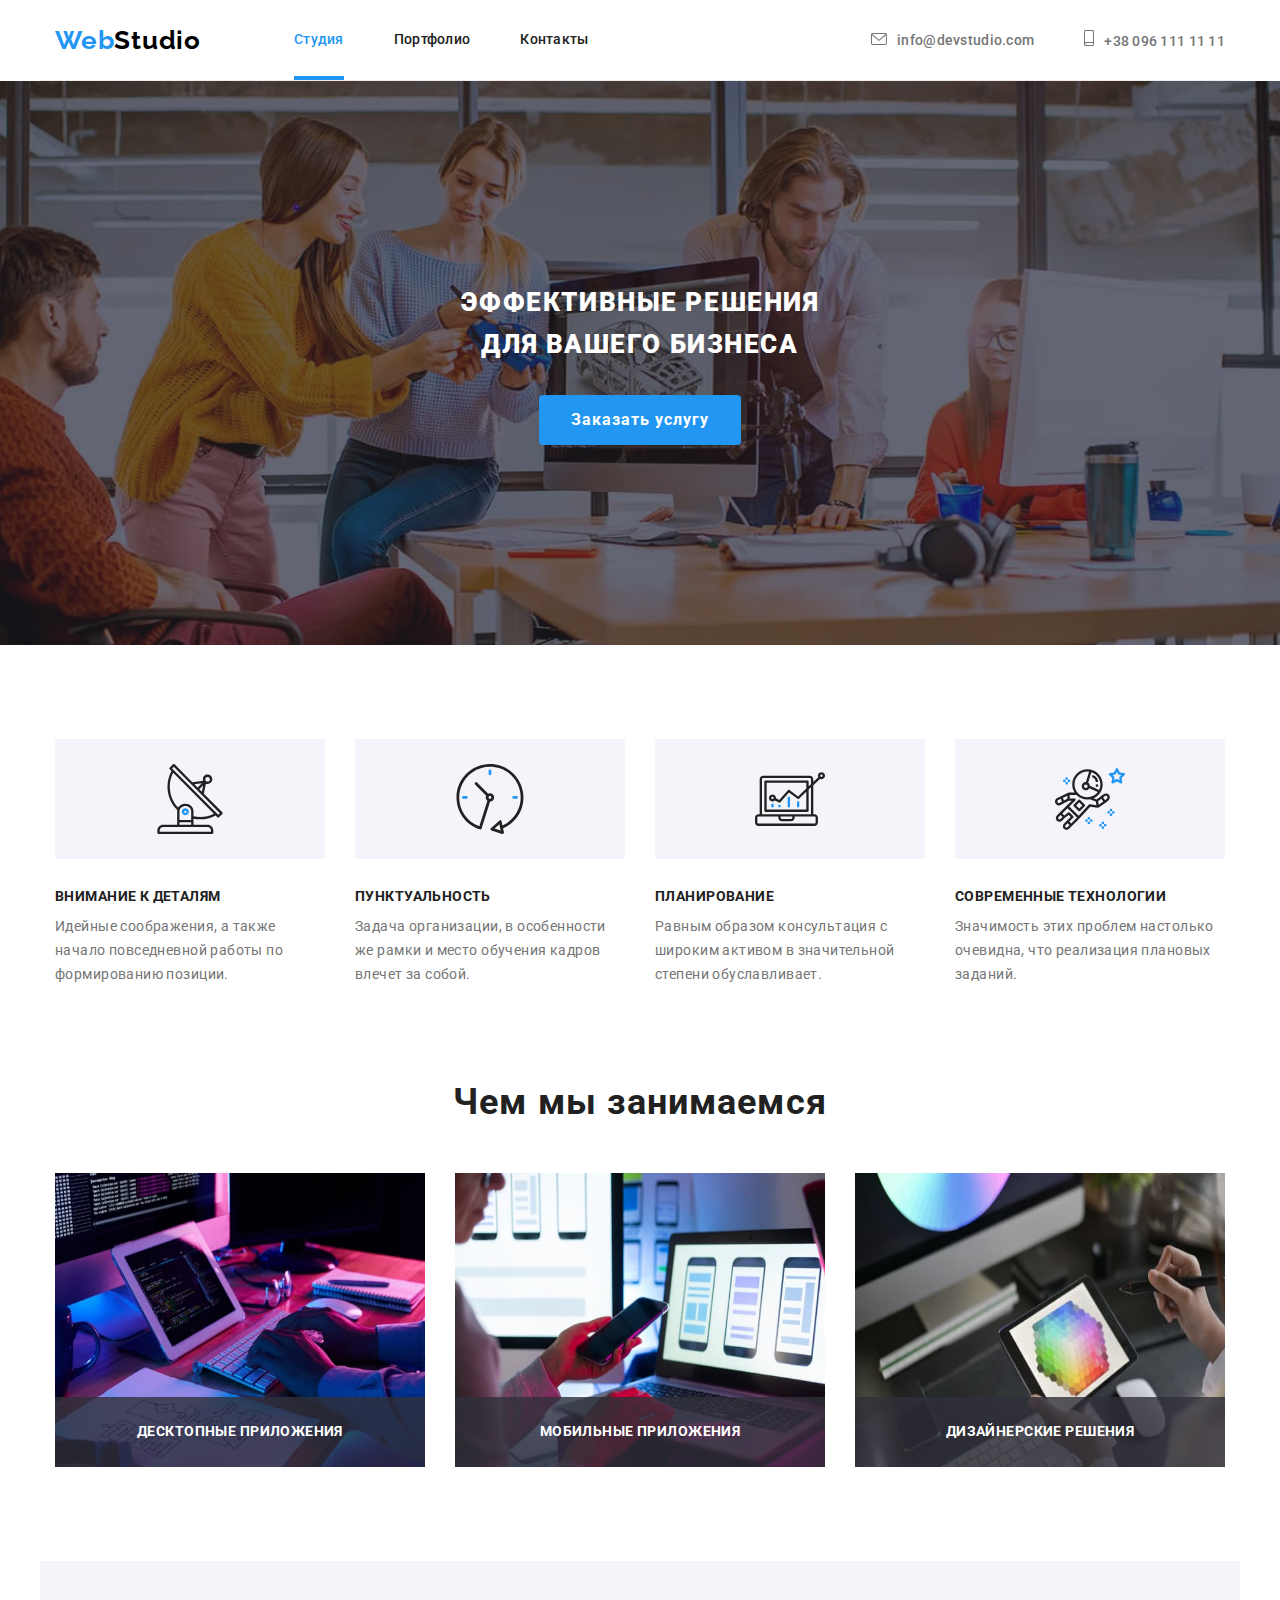
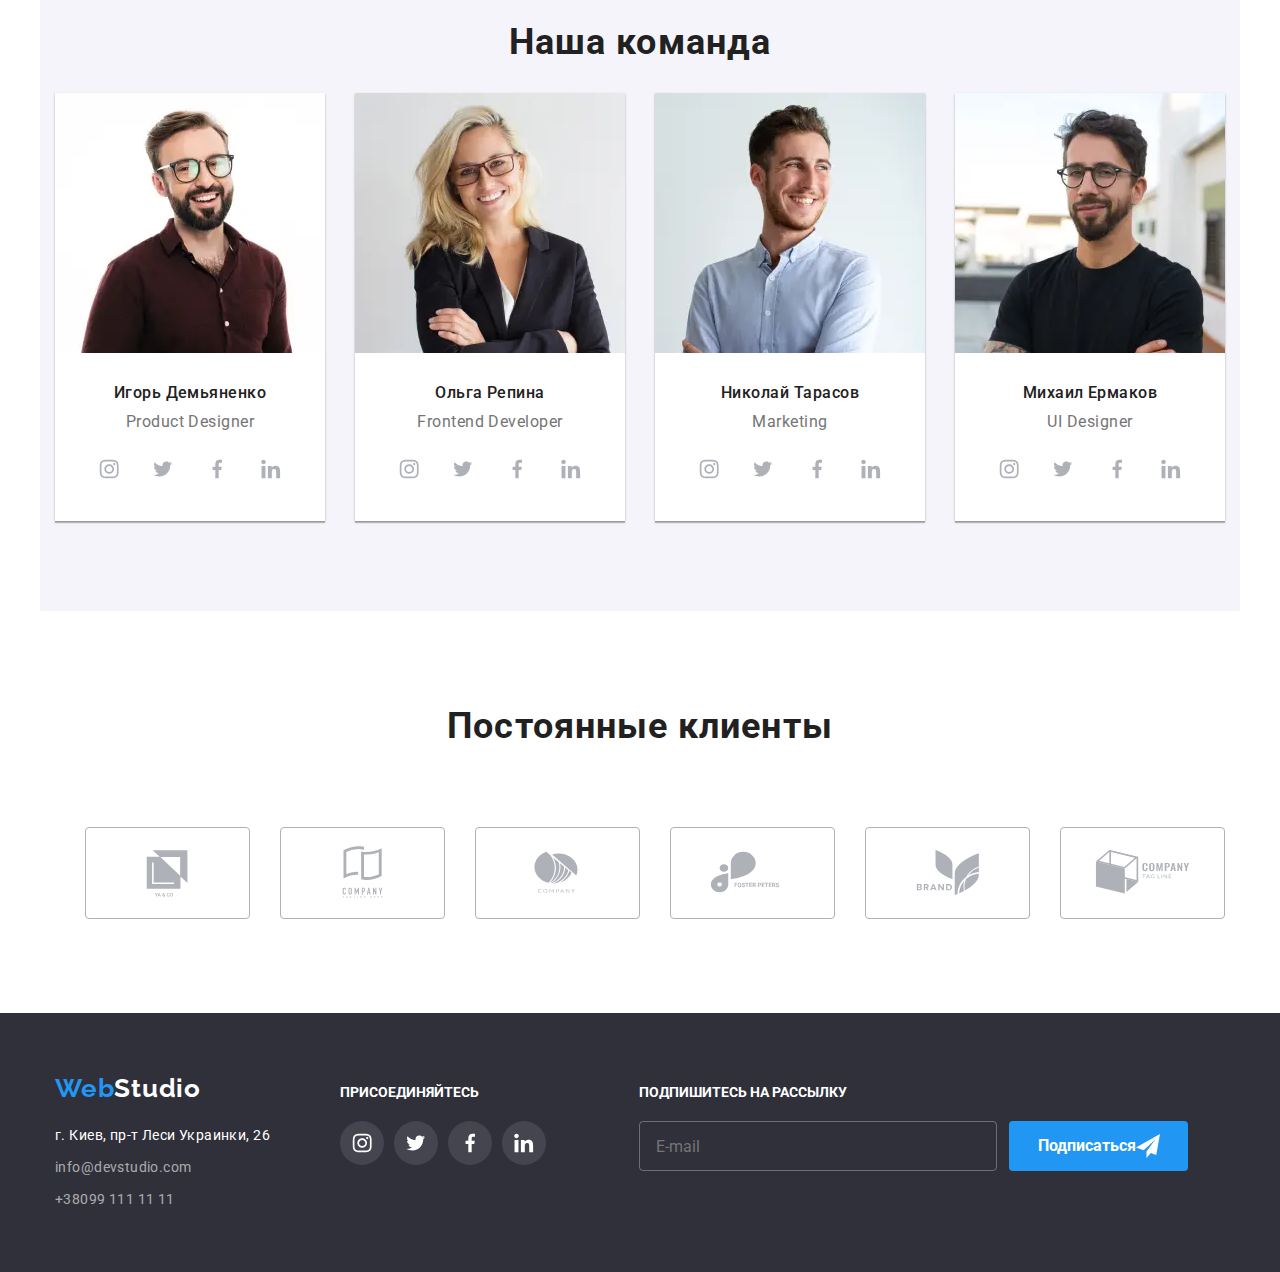
==== commit 033beccf: "added regular-customers" ====
--- a/index.html
+++ b/index.html
@@ -450,9 +450,9 @@
                 </ul>
             </div>
         </section>
-        <section class="regular-customers section">
+        <section class="section">
             <div class="container">
-                <h2 class="regular-customers-title section-title">Постоянные клиенты</h2>
+                <h2 class="section-title regular-customers-title">Постоянные клиенты</h2>
                 <ul class="regular-customers-list link">
                     <li class="regular-customers-item">
                         <a class="regular-customers-link" href="">
@@ -503,7 +503,7 @@
     </main>
 
     <footer>
-        <div class="container footer-block">
+        <div class="footer-block container">
             <div class="footer-logo-address">
                 <p lang="en" class="logo-footer">Web<span class="logo-studio-footer">Studio</span></p>
                 <address class="address">
--- a/css/main.css
+++ b/css/main.css
@@ -152,8 +152,8 @@
   position: fixed;
   top: 0;
   left: 0;
-  width: 100vw;
-  height: 100vh;
+  width: 100%;
+  height: 100%;
   z-index: 10;
   padding: 48px 40px;
   background-color: #FFFFFF;
@@ -164,7 +164,7 @@
 }
 
 .menu-mob.is-open {
-  opacity: 1;
+  opacity: 10;
   visibility: visible;
   pointer-events: auto;
 }
@@ -238,14 +238,12 @@
 }
 
 .menu-mob__social {
-  position: relative;
   display: flex;
   justify-content: left;
 }
 
 .menu-mob__social-item:not(:first-child) {
   border-left: 1px solid;
-  border-right-width: 22px;
   padding-left: 10px;
   color: rgba(33, 33, 33, 0.2);
   margin-left: 10px;
@@ -260,6 +258,10 @@
 }
 
 @media screen and (min-width: 768px) {
+  .head {
+    width: 768px;
+    margin: 0 auto;
+  }
   .burger-btn {
     display: none;
   }
@@ -369,6 +371,9 @@
 }
 
 @media screen and (min-width: 1200px) {
+  .head {
+    width: 1200px;
+  }
   .contact__item:not(:last-child) {
     margin-bottom: 0;
   }
@@ -385,7 +390,7 @@
 }
 
 .hero {
-  width: 100vw;
+  width: 100%;
   padding-top: 118px;
   padding-bottom: 118px;
   background-image: linear-gradient(rgba(47, 48, 58, 0.4), rgba(47, 48, 58, 0.4)), url("../images/fon-images/mob/bg-main.jpg");
@@ -714,6 +719,10 @@
 }
 
 @media screen and (min-width: 768px) {
+  .team {
+    width: 768px;
+    margin: 0 auto;
+  }
   .team-list {
     display: flex;
     flex-direction: row;
@@ -728,9 +737,10 @@
   }
 }
 
-.regular-customers {
-  padding-top: 60px;
-  padding-bottom: 60px;
+@media screen and (min-width: 1200px) {
+  .team {
+    width: 1200px;
+  }
 }
 
 .regular-customers-title {
@@ -740,21 +750,23 @@
 .regular-customers-list {
   display: flex;
   flex-wrap: wrap;
-  justify-content: space-between;
   margin-top: -30px;
   margin-left: -30px;
 }
 
 .regular-customers-item {
+  width: calc((100%-30px * 2) / 2);
   margin-top: 30px;
   margin-left: 30px;
-  max-width: 210px;
+  text-align: center;
 }
 
 .regular-customers-link {
-  max-width: 210px;
+  width: 100%;
   height: 92px;
-  display: block;
+  display: flex;
+  justify-content: center;
+  align-items: center;
   cursor: pointer;
   border: 1px solid #afb1b8;
   border-radius: 4px;
@@ -782,19 +794,12 @@
 }
 
 @media screen and (min-width: 768px) {
-  .regular-customers {
-    width: 768px;
-  }
   .regular-customers-item {
-    width: 226px;
+    width: calc((100% - 30px * 3) / 3);
   }
 }
 
 @media screen and (min-width: 1200px) {
-  .regular-customers {
-    width: 1200px;
-    padding-bottom: 94px;
-  }
   .regular-customers-title {
     margin-bottom: 50px;
   }
@@ -803,16 +808,18 @@
     flex-wrap: nowrap;
     justify-content: space-between;
     margin-top: 0px;
-  }
-  .regular-customers-item {
+    margin-left: 0;
+  }
+  regular-customers-item {
     margin-top: 0px;
     margin-left: 0px;
     flex-basis: none;
+    width: 170px;
   }
 }
 
 footer {
-  width: 100vw;
+  width: 100%;
   padding: 60px 0;
   background-color: #2f303a;
 }
@@ -932,8 +939,12 @@
 }
 
 @media screen and (min-width: 768px) {
+  footer {
+    margin: 0 auto;
+  }
   .footer-block {
     margin: 0 auto;
+    width: 768px;
     display: flex;
     flex-direction: row;
     flex-wrap: wrap;
@@ -943,7 +954,11 @@
 }
 
 @media screen and (min-width: 1200px) {
+  footer {
+    max-width: 1600px;
+  }
   .footer-block {
+    width: 1200px;
     flex-wrap: nowrap;
     justify-content: flex-start;
     align-items: baseline;
@@ -1066,7 +1081,8 @@
 
 .modal {
   position: absolute;
-  width: 450px;
+  width: 100%;
+  max-width: 450px;
   background-color: #ffffff;
   padding: 40px;
   top: 50%;
@@ -1104,7 +1120,7 @@
 
 @media screen and (min-width: 1200px) {
   .modal {
-    width: 528px;
+    max-width: 528px;
   }
 }
 
@@ -1303,8 +1319,8 @@
     display: block;
     margin-top: 0;
   }
-  .work-menu-btn:not(:last-child) {
-    margin-right: 8px;
+  .work-menu-btn:not(:first-child) {
+    margin-left: 8px;
   }
 }
 
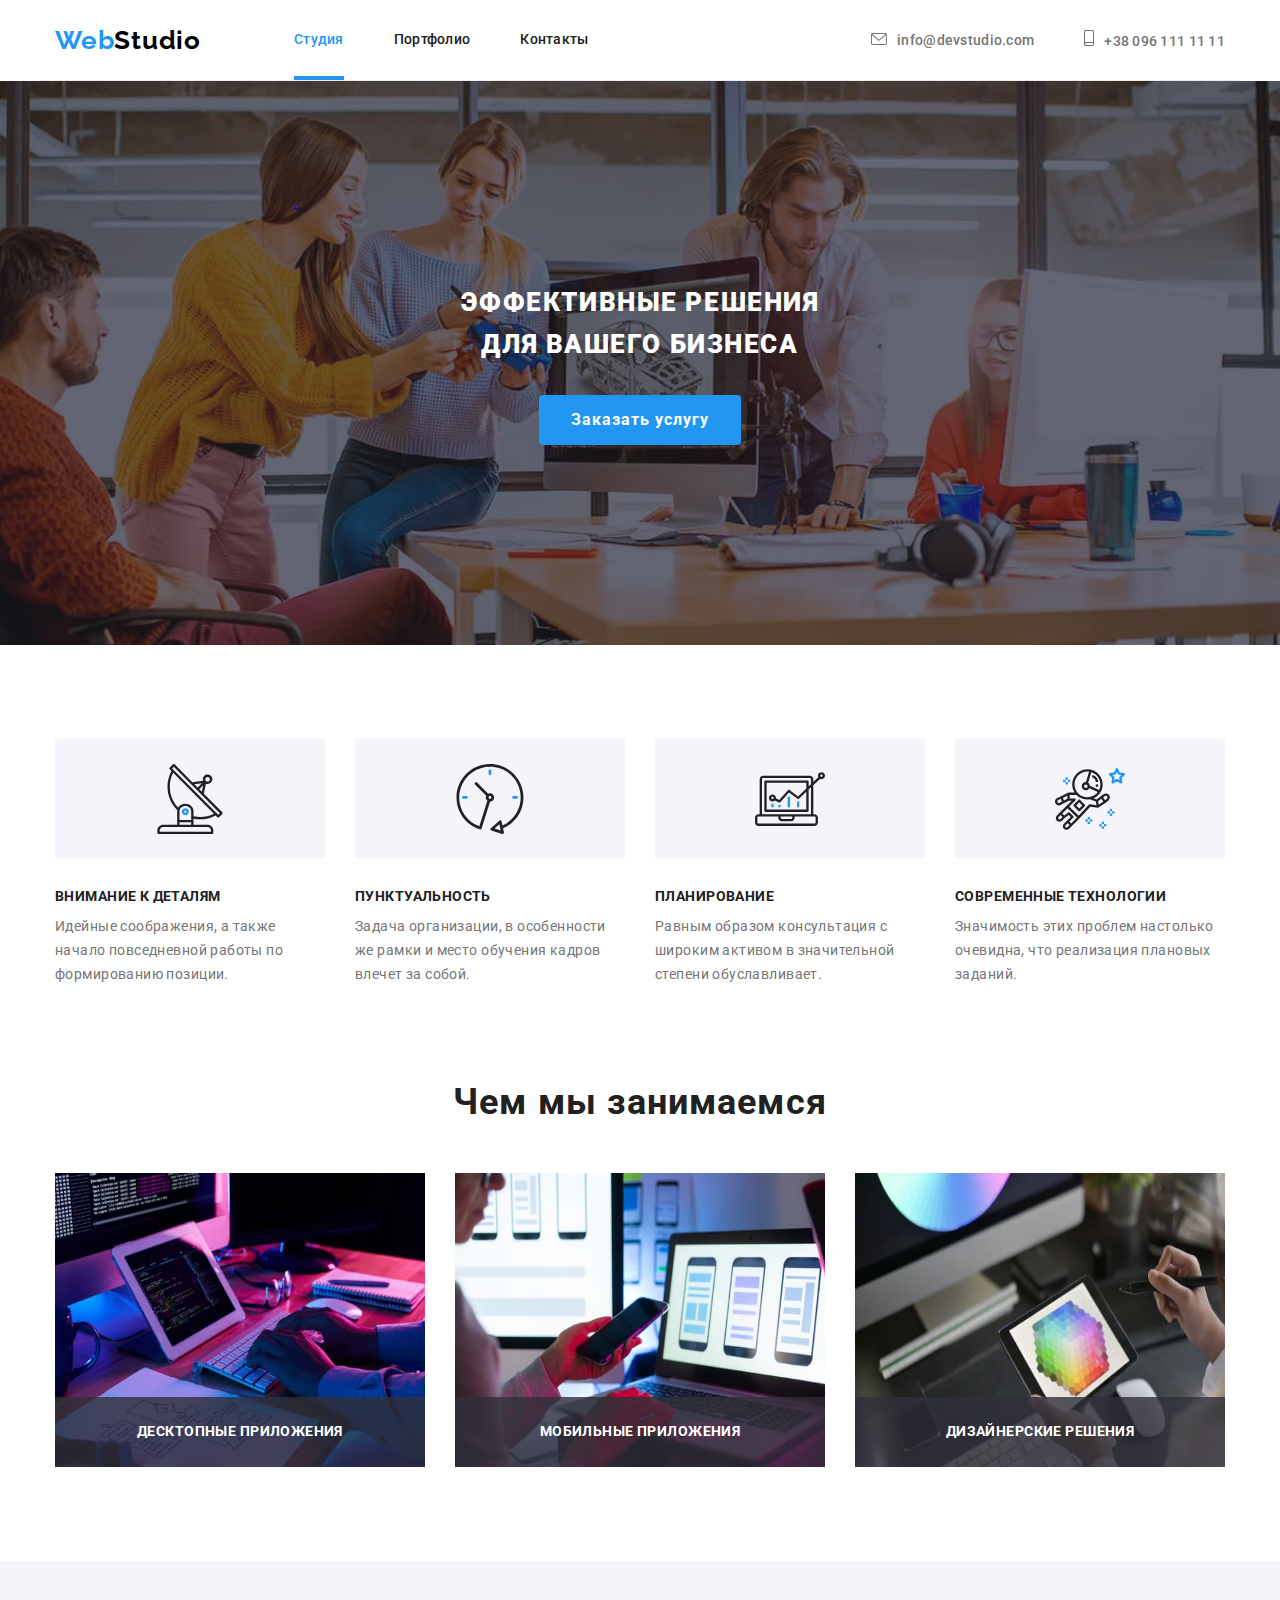
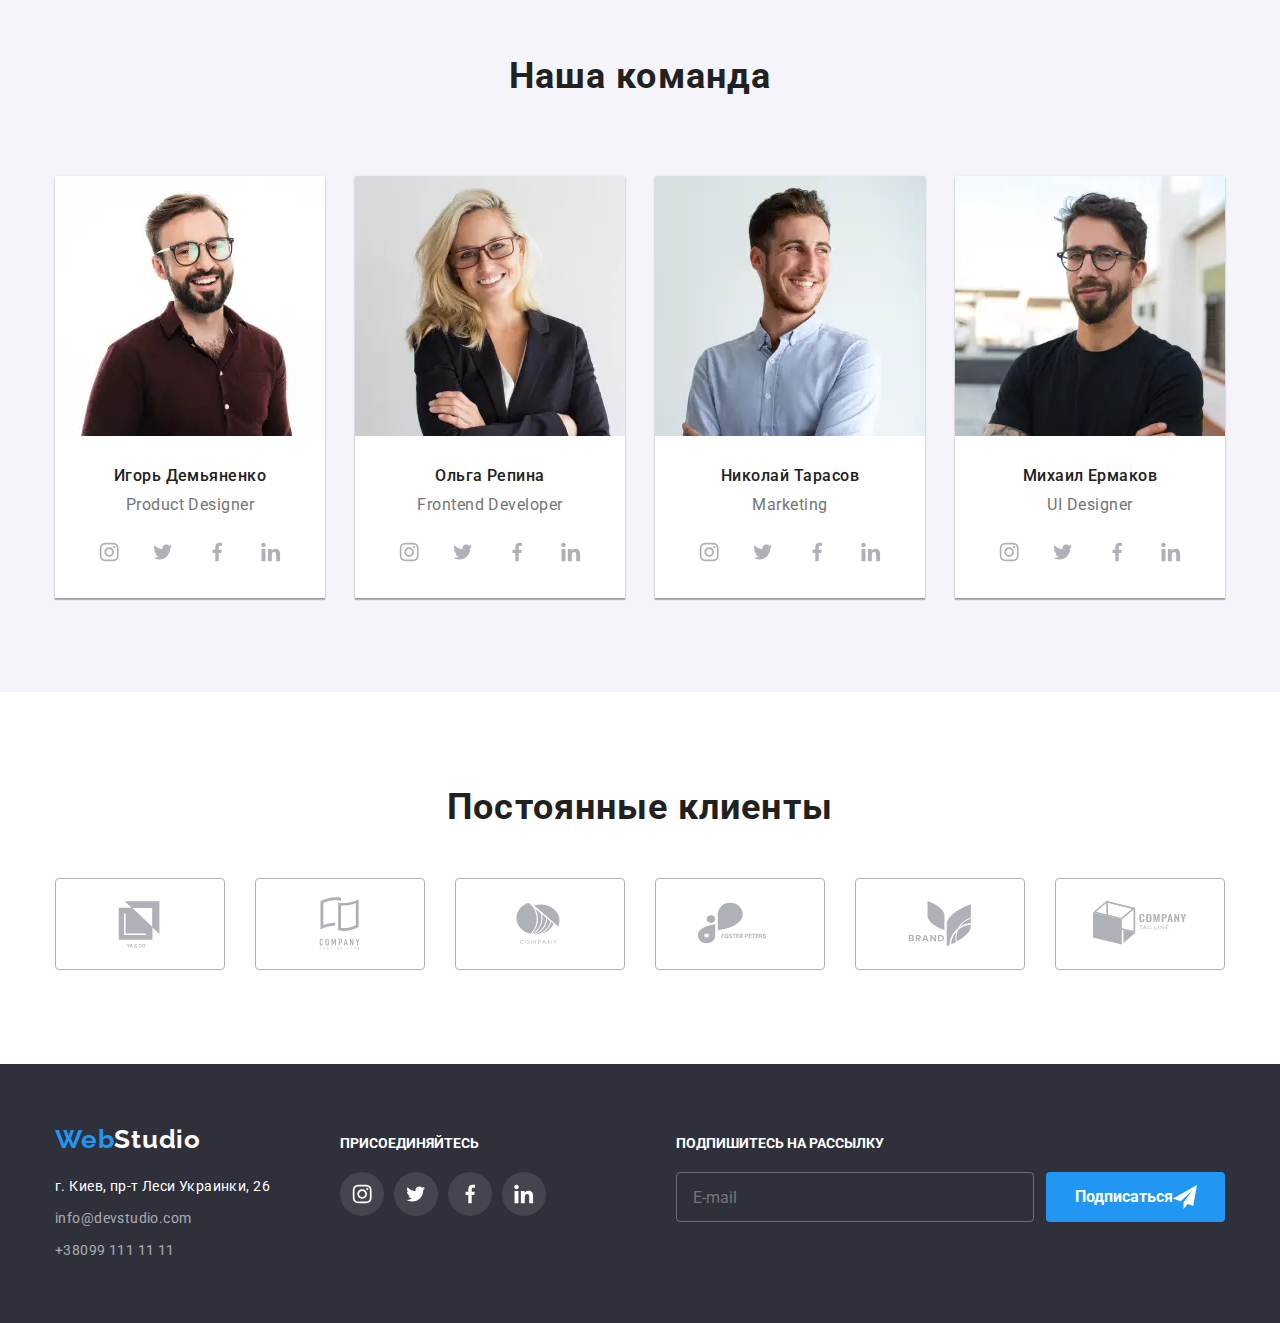
==== commit 85db101c: "added team section" ====
--- a/index.html
+++ b/index.html
@@ -126,14 +126,14 @@
             </div>
         </section>
 
-        <section class="advantages section">
+        <section class="section">
             <div class="container">
                 <h3 class="visually-hidden">наши особенности</h3>
 
                 <ul class="advantages__list link">
                     <li class="advantages__list-item">
                         <span class="advantages__list-field">
-                            <svg class="advantages__list-icon">
+                            <svg class="advantages__list-icon" width="70" height="70">
                                 <use href="./images/sprite.svg#icon-antenna">
                                 </use>
                             </svg>
@@ -145,7 +145,7 @@
                     </li>
                     <li class="advantages__list-item">
                         <span class="advantages__list-field">
-                            <svg class="advantages__list-icon">
+                            <svg class="advantages__list-icon" width="70" height="70">
                                 <use href="./images/sprite.svg#icon-clock">
                                 </use>
                             </svg>
@@ -162,7 +162,7 @@
                     </li>
                     <li class="advantages__list-item">
                         <span class="advantages__list-field">
-                            <svg class="advantages__list-icon">
+                            <svg class="advantages__list-icon" width="70" height="70">
                                 <use href="./images/sprite.svg#icon-diagram">
                                 </use>
                             </svg>
@@ -176,7 +176,7 @@
                     </li>
                     <li class="advantages__list-item">
                         <span class="advantages__list-field">
-                            <svg class="advantages__list-icon">
+                            <svg class="advantages__list-icon" width="70" height="70">
                                 <use href="./images/sprite.svg#icon-astronaut">
                                 </use>
                             </svg>
--- a/css/main.css
+++ b/css/main.css
@@ -47,14 +47,14 @@
 }
 
 .section {
-  margin-top: 60px;
-  margin-bottom: 60px;
+  padding-top: 60px;
+  padding-bottom: 60px;
 }
 
 @media screen and (min-width: 1200px) {
   .section {
-    margin-top: 94px;
-    margin-bottom: 94px;
+    padding-top: 94px;
+    padding-bottom: 94px;
   }
 }
 
@@ -476,23 +476,18 @@
   flex-direction: column;
   justify-content: center;
   align-items: center;
+  width: 100%;
   max-width: 450px;
   margin-bottom: 30px;
 }
 
-.advantages__list-icon {
-  width: 70px;
-  height: 70px;
-}
-
 .advantages__list-field {
   display: flex;
   justify-content: center;
   align-items: center;
   line-height: 0;
   height: 120px;
-  width: 100vw;
-  max-width: 450px;
+  width: 100%;
   margin-bottom: 30px;
   background-color: #f5f4fa;
 }
@@ -521,7 +516,6 @@
     flex-wrap: wrap;
     margin-left: -30px;
     margin-top: -30px;
-    width: 768px;
   }
   .advantages__list-item {
     margin-left: 30px;
@@ -530,20 +524,8 @@
     align-items: flex-start;
     margin-bottom: 0px;
   }
-  .advantages__list-field {
-    max-width: 354px;
-  }
   .advantages__list-text--height {
     height: 75px;
-  }
-}
-
-@media screen and (max-width: 1199px) {
-  .advantages__list {
-    display: none;
-  }
-  .advantages__list-item {
-    display: none;
   }
 }
 
@@ -551,20 +533,16 @@
   .advantages__list {
     display: flex;
     flex-wrap: nowrap;
-    width: 1200px;
+    justify-content: space-between;
+    align-items: center;
     margin-top: 0;
     margin-left: 0;
-  }
-  .advantages__list-item:not(:first-child) {
-    margin-left: 30px;
+    margin: 0 auto;
   }
   .advantages__list-item {
     width: 270px;
     margin-left: 0;
     margin-top: 0;
-  }
-  .advantages__list-field {
-    max-width: 270px;
   }
   .advantages__list-text--height {
     height: inherit;
@@ -628,14 +606,17 @@
 }
 
 .team {
-  width: 100vw;
-  padding-bottom: 60px;
-  padding-top: 60px;
   background-color: #f5f4fa;
 }
 
 .team-title {
   margin-bottom: 30px;
+}
+
+@media screen and (min-width: 1200px) {
+  .team-title {
+    margin-bottom: 79px;
+  }
 }
 
 .team-list {
@@ -652,13 +633,8 @@
 }
 
 .team-image {
-  margin-bottom: 30px;
-  max-width: 100%;
-}
-
-.team-names-block {
-  display: block;
-  margin: 0 auto;
+  padding-bottom: 30px;
+  width: 100%;
 }
 
 .team-names {
@@ -719,27 +695,34 @@
 }
 
 @media screen and (min-width: 768px) {
-  .team {
-    width: 768px;
-    margin: 0 auto;
-  }
   .team-list {
     display: flex;
     flex-direction: row;
     flex-wrap: wrap;
     margin-left: -30px;
+    margin-top: -30px;
   }
   .team-item {
     margin-left: 30px;
-    padding-bottom: 30px;
+    margin-top: 30px;
+    margin-bottom: 0px;
     background: #ffffff;
     box-shadow: 0px 2px 1px rgba(0, 0, 0, 0.2), 0px 1px 1px rgba(0, 0, 0, 0.14), 0px 1px 3px rgba(0, 0, 0, 0.12);
   }
 }
 
 @media screen and (min-width: 1200px) {
-  .team {
-    width: 1200px;
+  .team-list {
+    flex-wrap: nowrap;
+    margin: 0px 0px;
+  }
+  .team-item {
+    margin-top: 0;
+    margin-left: 0;
+    justify-content: space-between;
+  }
+  .team-item:not(:first-child) {
+    margin-left: 30px;
   }
 }
 
@@ -755,10 +738,9 @@
 }
 
 .regular-customers-item {
-  width: calc((100%-30px * 2) / 2);
+  width: calc((100% - 30px * 2) / 2);
   margin-top: 30px;
   margin-left: 30px;
-  text-align: center;
 }
 
 .regular-customers-link {
@@ -808,12 +790,11 @@
     flex-wrap: nowrap;
     justify-content: space-between;
     margin-top: 0px;
-    margin-left: 0;
-  }
-  regular-customers-item {
+    margin-left: 0px;
+  }
+  .regular-customers-item {
     margin-top: 0px;
     margin-left: 0px;
-    flex-basis: none;
     width: 170px;
   }
 }
@@ -954,9 +935,6 @@
 }
 
 @media screen and (min-width: 1200px) {
-  footer {
-    max-width: 1600px;
-  }
   .footer-block {
     width: 1200px;
     flex-wrap: nowrap;
@@ -1059,10 +1037,11 @@
     justify-content: center;
   }
   .footer-subscription-form {
-    margin-left: 93px;
+    margin-left: auto;
     align-items: flex-start;
   }
   .footer-subscription-input {
+    margin-bottom: 0px;
     width: 358px;
   }
   .footer-subscription-btn {
